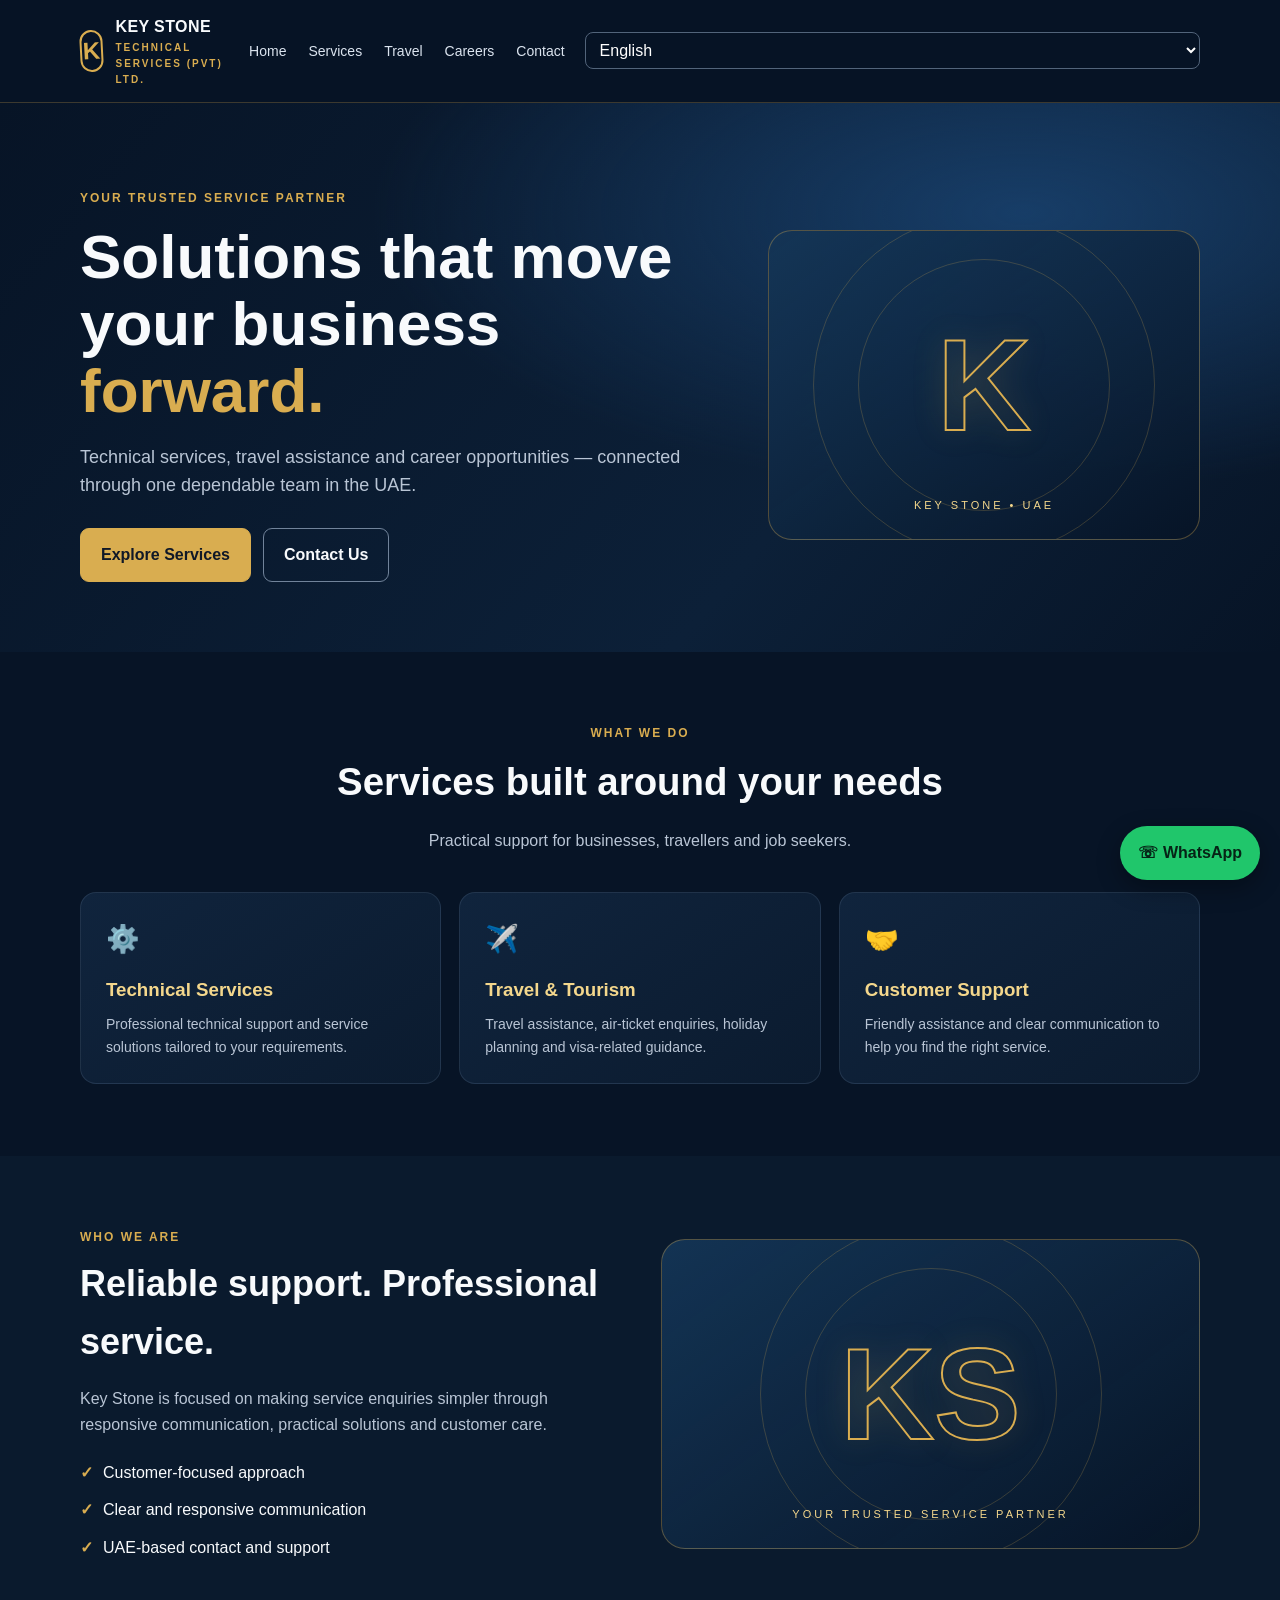
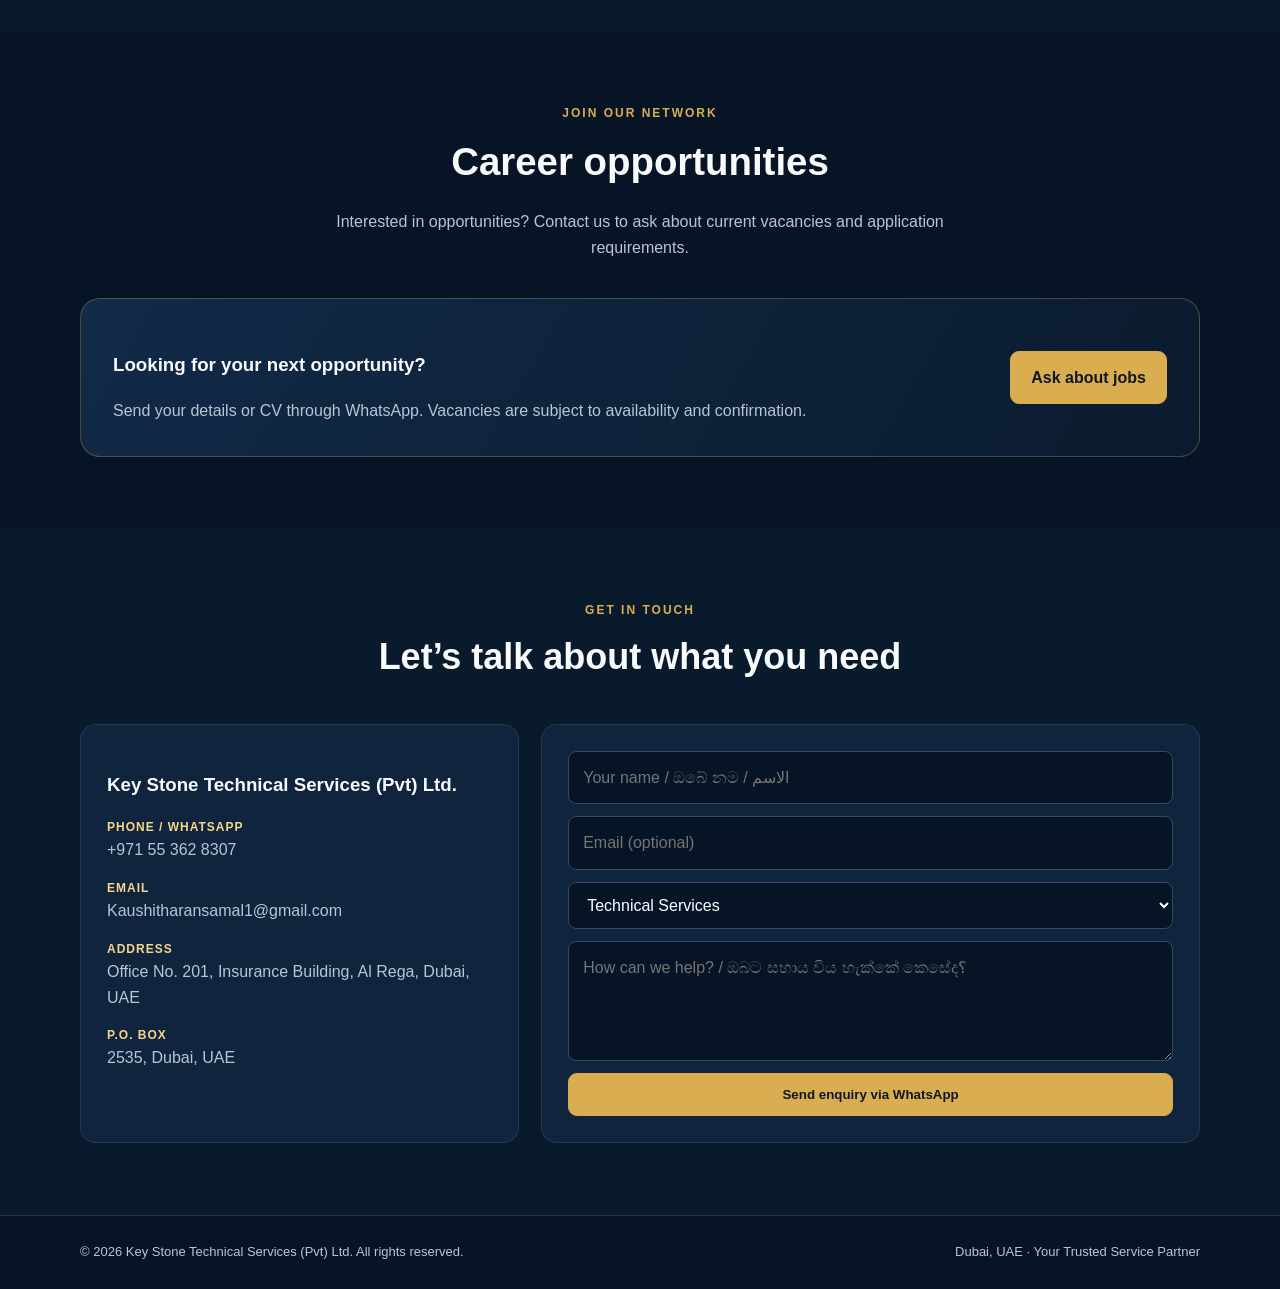
==== index.html @ 68cf52e5 "Add files via upload" ====
<!DOCTYPE html>
<html lang="en">
<head>
<meta charset="UTF-8">
<meta name="viewport" content="width=device-width, initial-scale=1.0">
<meta name="description" content="Key Stone Technical Services (Pvt) Ltd. — Technical services, travel assistance and career opportunities in the UAE.">
<title>Key Stone Technical Services (Pvt) Ltd.</title>
<style>
:root{--navy:#071426;--navy2:#0d2340;--gold:#d9ad50;--gold2:#f4d78c;--white:#f8fafc;--muted:#b9c5d5;--card:#10243d}
*{box-sizing:border-box}html{scroll-behavior:smooth}body{margin:0;font-family:Arial,Helvetica,sans-serif;background:#071426;color:var(--white);line-height:1.6}
a{color:inherit;text-decoration:none}.container{width:min(1120px,92%);margin:auto}
header{position:sticky;top:0;z-index:10;background:rgba(7,20,38,.94);backdrop-filter:blur(12px);border-bottom:1px solid rgba(217,173,80,.25)}
.nav{display:flex;align-items:center;justify-content:space-between;gap:20px;padding:14px 0}
.brand{display:flex;align-items:center;gap:12px;font-weight:800;letter-spacing:.4px}.mark{width:42px;height:42px;border:2px solid var(--gold);border-radius:12px;display:grid;place-items:center;color:var(--gold);font-size:24px;font-weight:900;transform:rotate(-3deg)}
.brand small{display:block;font-size:10px;letter-spacing:2px;color:var(--gold);font-weight:600}
nav{display:flex;gap:22px;align-items:center;font-size:14px;color:#dbe4ef}nav a:hover{color:var(--gold)}
.lang{background:transparent;border:1px solid #52647a;color:white;border-radius:8px;padding:8px 10px}
.hero{padding:86px 0 70px;background:radial-gradient(ellipse at 80% 20%,#173d67 0%,transparent 45%),linear-gradient(130deg,#071426,#0c2038 65%,#071426);overflow:hidden}
.hero-grid{display:grid;grid-template-columns:1.2fr .8fr;gap:40px;align-items:center}
.eyebrow{color:var(--gold);font-weight:700;letter-spacing:2px;text-transform:uppercase;font-size:12px}
h1{font-size:clamp(36px,5vw,62px);line-height:1.08;margin:16px 0}h1 span{color:var(--gold)}
.lead{font-size:18px;color:var(--muted);max-width:620px}
.actions{display:flex;gap:12px;flex-wrap:wrap;margin-top:28px}
.btn{display:inline-flex;align-items:center;justify-content:center;padding:13px 20px;border-radius:9px;font-weight:700;border:1px solid var(--gold);background:var(--gold);color:#101827}
.btn.outline{background:transparent;color:var(--white);border-color:#71839a}.btn:hover{transform:translateY(-2px)}
.hero-art{min-height:310px;border:1px solid rgba(217,173,80,.35);border-radius:24px;background:linear-gradient(145deg,rgba(20,53,86,.95),rgba(7,20,38,.8));display:grid;place-items:center;position:relative;overflow:hidden}
.hero-art:before,.hero-art:after{content:"";position:absolute;border:1px solid rgba(217,173,80,.22);border-radius:50%;width:340px;height:340px}
.hero-art:after{width:250px;height:250px}
.big-k{font-size:130px;font-weight:900;color:transparent;-webkit-text-stroke:2px var(--gold);z-index:1;text-shadow:0 0 35px rgba(217,173,80,.15)}
.art-caption{position:absolute;bottom:25px;letter-spacing:3px;font-size:11px;color:var(--gold2);z-index:2}
section{padding:72px 0}.section-head{text-align:center;max-width:700px;margin:0 auto 38px}.section-head h2{font-size:clamp(28px,3vw,40px);margin:8px 0}.section-head p{color:var(--muted)}
.cards{display:grid;grid-template-columns:repeat(3,1fr);gap:18px}
.card{background:linear-gradient(145deg,#10243d,#0b1b2f);border:1px solid rgba(140,164,190,.16);border-radius:16px;padding:25px;transition:.2s}
.card:hover{transform:translateY(-4px);border-color:rgba(217,173,80,.55)}
.icon{font-size:27px;margin-bottom:14px}.card h3{margin:0 0 8px;color:var(--gold2)}.card p{margin:0;color:var(--muted);font-size:14px}
.about{background:#0a1a2d}.about-grid{display:grid;grid-template-columns:1fr 1fr;gap:42px;align-items:center}.about h2{font-size:36px;margin:8px 0}.about p{color:var(--muted)}.checks{display:grid;gap:12px;margin-top:22px}.checks span:before{content:"✓";color:var(--gold);font-weight:900;margin-right:10px}
.jobs-box{background:linear-gradient(120deg,#112a47,#0b1b2f);border:1px solid rgba(217,173,80,.3);border-radius:20px;padding:32px;display:flex;justify-content:space-between;gap:25px;align-items:center}.jobs-box p{color:var(--muted);margin-bottom:0}
.contact-grid{display:grid;grid-template-columns:.8fr 1.2fr;gap:22px}.contact-card{background:var(--card);border-radius:16px;padding:26px;border:1px solid rgba(140,164,190,.16)}.contact-item{margin:16px 0;color:var(--muted)}.contact-item b{display:block;color:var(--gold2);font-size:12px;text-transform:uppercase;letter-spacing:1px}
form{display:grid;gap:12px}input,textarea,select{width:100%;padding:13px 14px;background:#071426;border:1px solid #334a64;border-radius:8px;color:white;font:inherit}textarea{min-height:120px;resize:vertical}
footer{border-top:1px solid rgba(217,173,80,.2);padding:26px 0;color:var(--muted);font-size:13px}.footer-row{display:flex;justify-content:space-between;gap:15px;flex-wrap:wrap}
.whatsapp{position:fixed;right:20px;bottom:20px;background:#20c66b;color:#062316;border-radius:50px;padding:14px 18px;font-weight:800;box-shadow:0 8px 25px #0005;z-index:9}
[dir="rtl"]{text-align:right} [dir="rtl"] .nav,[dir="rtl"] .footer-row{flex-direction:row-reverse}
@media(max-width:800px){nav{display:none}.hero-grid,.about-grid,.contact-grid{grid-template-columns:1fr}.hero{padding:58px 0}.hero-art{min-height:240px}.cards{grid-template-columns:1fr}.jobs-box{display:block}.jobs-box .btn{margin-top:18px}section{padding:55px 0}}
</style>
</head>
<body>
<header><div class="container nav">
<a class="brand" href="#home"><span class="mark">K</span><span>KEY STONE<small>TECHNICAL SERVICES (PVT) LTD.</small></span></a>
<nav><a href="#home" data-en="Home" data-si="මුල් පිටුව" data-ar="الرئيسية">Home</a><a href="#services" data-en="Services" data-si="සේවා" data-ar="الخدمات">Services</a><a href="#travel" data-en="Travel" data-si="සංචාර" data-ar="السفر">Travel</a><a href="#careers" data-en="Careers" data-si="රැකියා" data-ar="وظائف">Careers</a><a href="#contact" data-en="Contact" data-si="අමතන්න" data-ar="اتصل بنا">Contact</a></nav>
<select class="lang" id="language" aria-label="Choose language"><option value="en">English</option><option value="si">සිංහල</option><option value="ar">العربية</option></select>
</div></header>
<main>
<section class="hero" id="home"><div class="container hero-grid">
<div><div class="eyebrow" data-en="Your trusted service partner" data-si="ඔබේ විශ්වාසවන්ත සේවා සහකරු" data-ar="شريككم الموثوق للخدمات">Your trusted service partner</div>
<h1 data-en="Solutions that move your business <span>forward.</span>" data-si="ඔබේ ව්‍යාපාරය ඉදිරියට ගෙන යන <span>විසඳුම්.</span>" data-ar="حلول تدفع أعمالكم <span>إلى الأمام.</span>">Solutions that move your business <span>forward.</span></h1>
<p class="lead" data-en="Technical services, travel assistance and career opportunities — connected through one dependable team in the UAE." data-si="තාක්ෂණික සේවා, සංචාරක සහාය සහ රැකියා අවස්ථා — UAE හි විශ්වාසවන්ත කණ්ඩායමක් සමඟ." data-ar="خدمات فنية ومساعدة سفر وفرص وظيفية — من خلال فريق موثوق في الإمارات.">Technical services, travel assistance and career opportunities — connected through one dependable team in the UAE.</p>
<div class="actions"><a class="btn" href="#services" data-en="Explore Services" data-si="සේවා බලන්න" data-ar="استكشف الخدمات">Explore Services</a><a class="btn outline" href="#contact" data-en="Contact Us" data-si="අප අමතන්න" data-ar="تواصل معنا">Contact Us</a></div></div>
<div class="hero-art"><div class="big-k">K</div><div class="art-caption">KEY STONE • UAE</div></div>
</div></section>
<section id="services"><div class="container"><div class="section-head"><div class="eyebrow" data-en="What we do" data-si="අපගේ සේවා" data-ar="ما نقدمه">What we do</div><h2 data-en="Services built around your needs" data-si="ඔබේ අවශ්‍යතා සඳහා සේවා" data-ar="خدمات مصممة لتلبية احتياجاتكم">Services built around your needs</h2><p data-en="Practical support for businesses, travellers and job seekers." data-si="ව්‍යාපාර, සංචාරකයන් සහ රැකියා සොයන්නන් සඳහා ප්‍රායෝගික සහාය." data-ar="دعم عملي للشركات والمسافرين والباحثين عن عمل.">Practical support for businesses, travellers and job seekers.</p></div>
<div class="cards">
<div class="card"><div class="icon">⚙️</div><h3 data-en="Technical Services" data-si="තාක්ෂණික සේවා" data-ar="الخدمات الفنية">Technical Services</h3><p data-en="Professional technical support and service solutions tailored to your requirements." data-si="ඔබේ අවශ්‍යතාවලට ගැළපෙන වෘත්තීය තාක්ෂණික සහාය සහ සේවා විසඳුම්." data-ar="دعم فني وحلول خدمات احترافية تناسب متطلباتكم.">Professional technical support and service solutions tailored to your requirements.</p></div>
<div class="card" id="travel"><div class="icon">✈️</div><h3 data-en="Travel & Tourism" data-si="සංචාරක සේවා" data-ar="السفر والسياحة">Travel & Tourism</h3><p data-en="Travel assistance, air-ticket enquiries, holiday planning and visa-related guidance." data-si="සංචාරක සහාය, ගුවන් ටිකට් විමසීම්, නිවාඩු සැලසුම් සහ වීසා සම්බන්ධ මඟපෙන්වීම." data-ar="مساعدة السفر واستفسارات تذاكر الطيران وتخطيط العطلات والإرشاد المتعلق بالتأشيرات.">Travel assistance, air-ticket enquiries, holiday planning and visa-related guidance.</p></div>
<div class="card"><div class="icon">🤝</div><h3 data-en="Customer Support" data-si="පාරිභෝගික සහාය" data-ar="دعم العملاء">Customer Support</h3><p data-en="Friendly assistance and clear communication to help you find the right service." data-si="ඔබට සුදුසු සේවාව සොයාගැනීමට මිත්‍රශීලී සහාය සහ පැහැදිලි සන්නිවේදනය." data-ar="مساعدة ودية وتواصل واضح لمساعدتكم في اختيار الخدمة المناسبة.">Friendly assistance and clear communication to help you find the right service.</p></div>
</div></div></section>
<section class="about"><div class="container about-grid"><div><div class="eyebrow" data-en="Who we are" data-si="අප ගැන" data-ar="من نحن">Who we are</div><h2 data-en="Reliable support. Professional service." data-si="විශ්වාසවන්ත සහාය. වෘත්තීය සේවාව." data-ar="دعم موثوق. خدمة احترافية.">Reliable support. Professional service.</h2><p data-en="Key Stone is focused on making service enquiries simpler through responsive communication, practical solutions and customer care." data-si="Key Stone හි අරමුණ වන්නේ ඉක්මන් සන්නිවේදනය, ප්‍රායෝගික විසඳුම් සහ පාරිභෝගික සැලකිල්ල තුළින් සේවා විමසීම් පහසු කිරීමයි." data-ar="تركز Key Stone على تسهيل طلب الخدمات من خلال التواصل السريع والحلول العملية والاهتمام بالعملاء.">Key Stone is focused on making service enquiries simpler through responsive communication, practical solutions and customer care.</p><div class="checks"><span data-en="Customer-focused approach" data-si="පාරිභෝගික කේන්ද්‍රීය සේවාව" data-ar="نهج يركز على العميل">Customer-focused approach</span><span data-en="Clear and responsive communication" data-si="පැහැදිලි සහ ඉක්මන් සන්නිවේදනය" data-ar="تواصل واضح وسريع">Clear and responsive communication</span><span data-en="UAE-based contact and support" data-si="UAE පදනම් කරගත් සහාය" data-ar="دعم واتصال داخل الإمارات">UAE-based contact and support</span></div></div>
<div class="hero-art"><div class="big-k">KS</div><div class="art-caption">YOUR TRUSTED SERVICE PARTNER</div></div></div></section>
<section id="careers"><div class="container"><div class="section-head"><div class="eyebrow" data-en="Join our network" data-si="අප සමඟ එක්වන්න" data-ar="انضم إلى شبكتنا">Join our network</div><h2 data-en="Career opportunities" data-si="රැකියා අවස්ථා" data-ar="الفرص الوظيفية">Career opportunities</h2><p data-en="Interested in opportunities? Contact us to ask about current vacancies and application requirements." data-si="රැකියා අවස්ථා ගැන උනන්දුවක්ද? දැනට ඇති පුරප්පාඩු සහ අයදුම් කිරීමේ අවශ්‍යතා විමසීමට අප අමතන්න." data-ar="هل تبحث عن فرصة؟ تواصل معنا للاستفسار عن الشواغر الحالية ومتطلبات التقديم.">Interested in opportunities? Contact us to ask about current vacancies and application requirements.</p></div>
<div class="jobs-box"><div><h3 data-en="Looking for your next opportunity?" data-si="ඔබේ ඊළඟ රැකියා අවස්ථාව සොයනවාද?" data-ar="هل تبحث عن فرصتك القادمة؟">Looking for your next opportunity?</h3><p data-en="Send your details or CV through WhatsApp. Vacancies are subject to availability and confirmation." data-si="ඔබේ විස්තර හෝ CV එක WhatsApp හරහා එවන්න. පුරප්පාඩු තිබීම සහ තහවුරු කිරීම මත අවස්ථා ලබාදේ." data-ar="أرسل بياناتك أو سيرتك الذاتية عبر واتساب. الشواغر حسب التوفر والتأكيد.">Send your details or CV through WhatsApp. Vacancies are subject to availability and confirmation.</p></div><a class="btn" href="https://wa.me/971553628307?text=Hello%20Key%20Stone%2C%20I%20would%20like%20to%20ask%20about%20career%20opportunities." target="_blank" rel="noopener" data-en="Ask about jobs" data-si="රැකියා විමසන්න" data-ar="استفسر عن الوظائف">Ask about jobs</a></div></div></section>
<section id="contact" class="about"><div class="container"><div class="section-head"><div class="eyebrow" data-en="Get in touch" data-si="අප හා සම්බන්ධ වන්න" data-ar="تواصل معنا">Get in touch</div><h2 data-en="Let’s talk about what you need" data-si="ඔබට අවශ්‍ය දේ ගැන කතා කරමු" data-ar="لنتحدث عما تحتاجونه">Let’s talk about what you need</h2></div>
<div class="contact-grid"><div class="contact-card"><h3>Key Stone Technical Services (Pvt) Ltd.</h3><div class="contact-item"><b>Phone / WhatsApp</b><a href="tel:+971553628307">+971 55 362 8307</a></div><div class="contact-item"><b>Email</b><a href="mailto:Kaushitharansamal1@gmail.com">Kaushitharansamal1@gmail.com</a></div><div class="contact-item"><b>Address</b>Office No. 201, Insurance Building, Al Rega, Dubai, UAE</div><div class="contact-item"><b>P.O. Box</b>2535, Dubai, UAE</div></div>
<div class="contact-card"><form id="contactForm"><input id="name" required placeholder="Your name / ඔබේ නම / الاسم"><input id="email" type="email" placeholder="Email (optional)"><select id="topic"><option>Technical Services</option><option>Travel & Tourism</option><option>Career Opportunities</option><option>General Enquiry</option></select><textarea id="message" required placeholder="How can we help? / ඔබට සහාය විය හැක්කේ කෙසේද؟"></textarea><button class="btn" type="submit">Send enquiry via WhatsApp</button></form></div></div></div></section>
</main>
<a class="whatsapp" href="https://wa.me/971553628307" target="_blank" rel="noopener">☏ WhatsApp</a>
<footer><div class="container footer-row"><span>© <span id="year"></span> Key Stone Technical Services (Pvt) Ltd. All rights reserved.</span><span>Dubai, UAE · Your Trusted Service Partner</span></div></footer>
<script>
document.getElementById('year').textContent=new Date().getFullYear();
const langSel=document.getElementById('language');
langSel.addEventListener('change',()=>{const lang=langSel.value;document.documentElement.lang=lang;document.documentElement.dir=lang==='ar'?'rtl':'ltr';document.querySelectorAll('[data-'+lang+']').forEach(el=>{el.innerHTML=el.getAttribute('data-'+lang)});});
document.getElementById('contactForm').addEventListener('submit',e=>{e.preventDefault();const n=document.getElementById('name').value;const em=document.getElementById('email').value;const topic=document.getElementById('topic').value;const msg=document.getElementById('message').value;const text=`Hello Key Stone, my name is ${n}. Topic: ${topic}. ${msg} ${em?'Email: '+em:''}`;window.open('https://wa.me/971553628307?text='+encodeURIComponent(text),'_blank');});
</script>
</body></html>
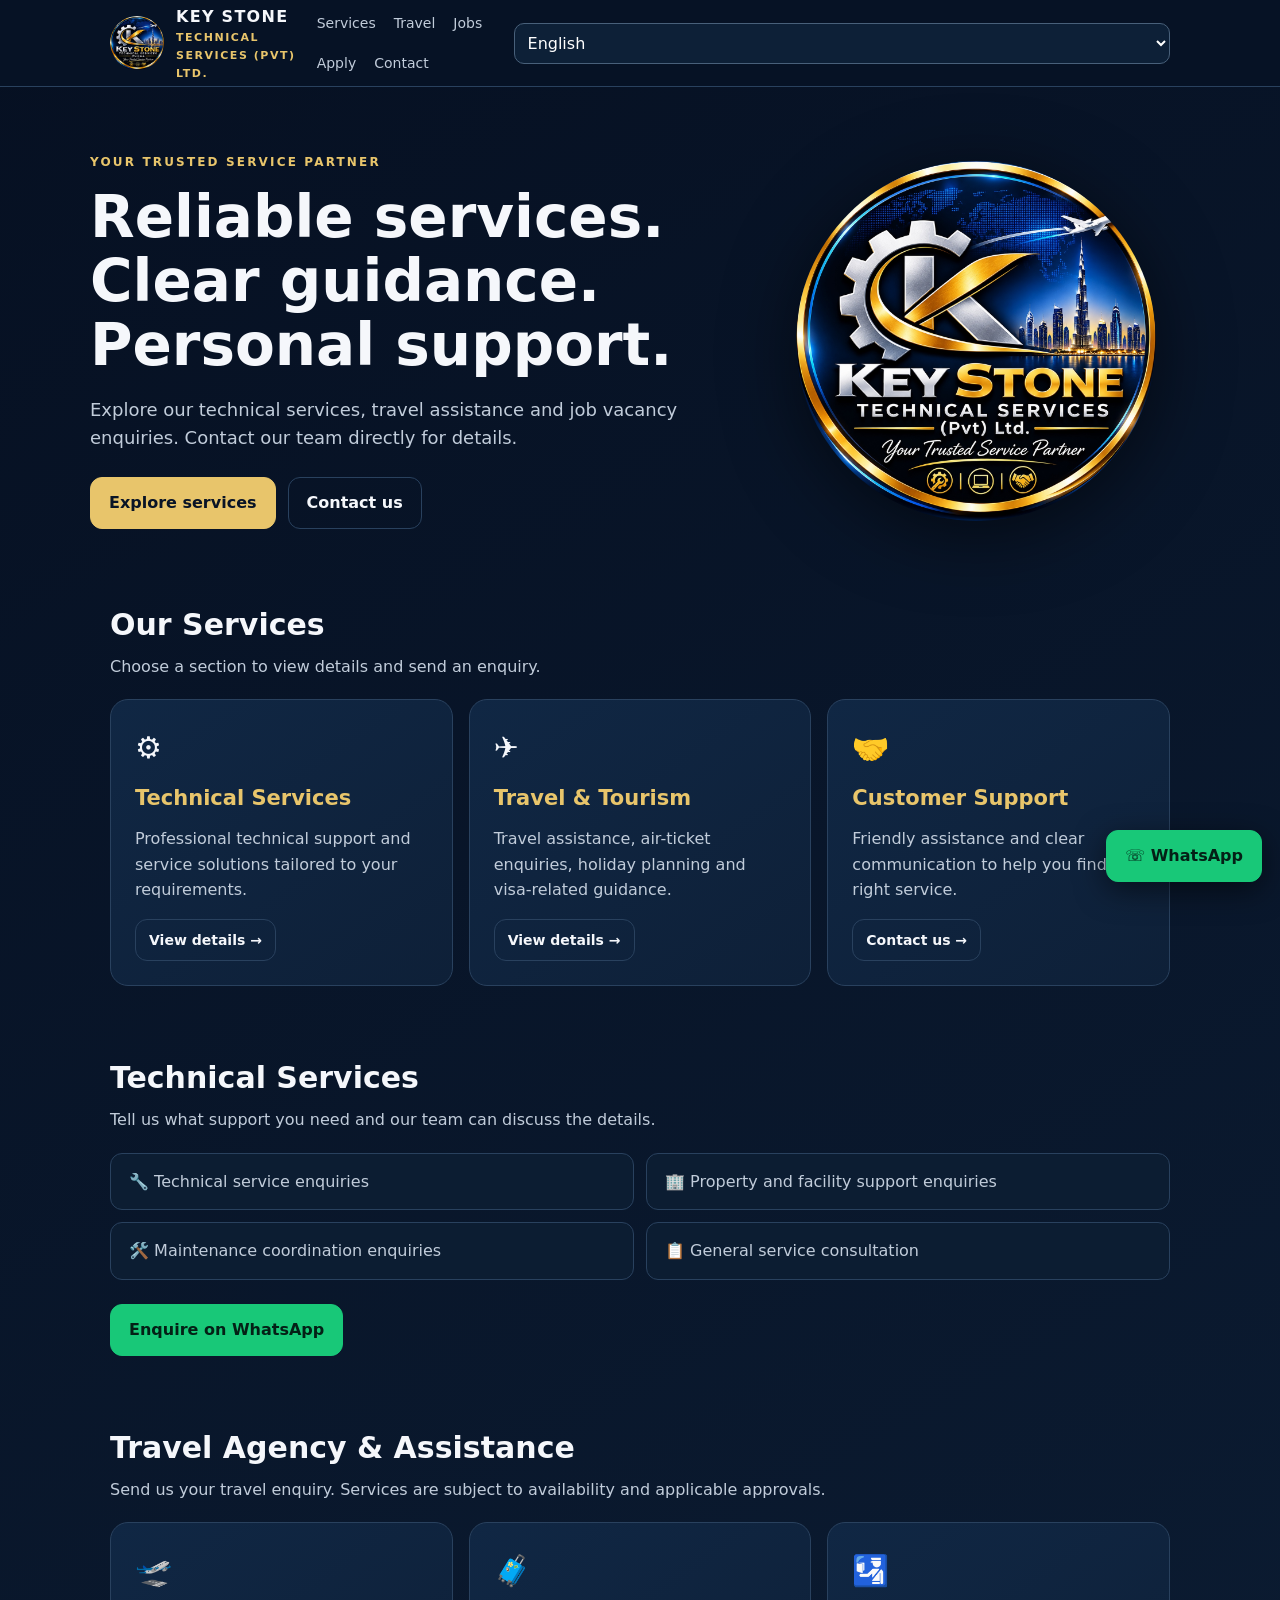
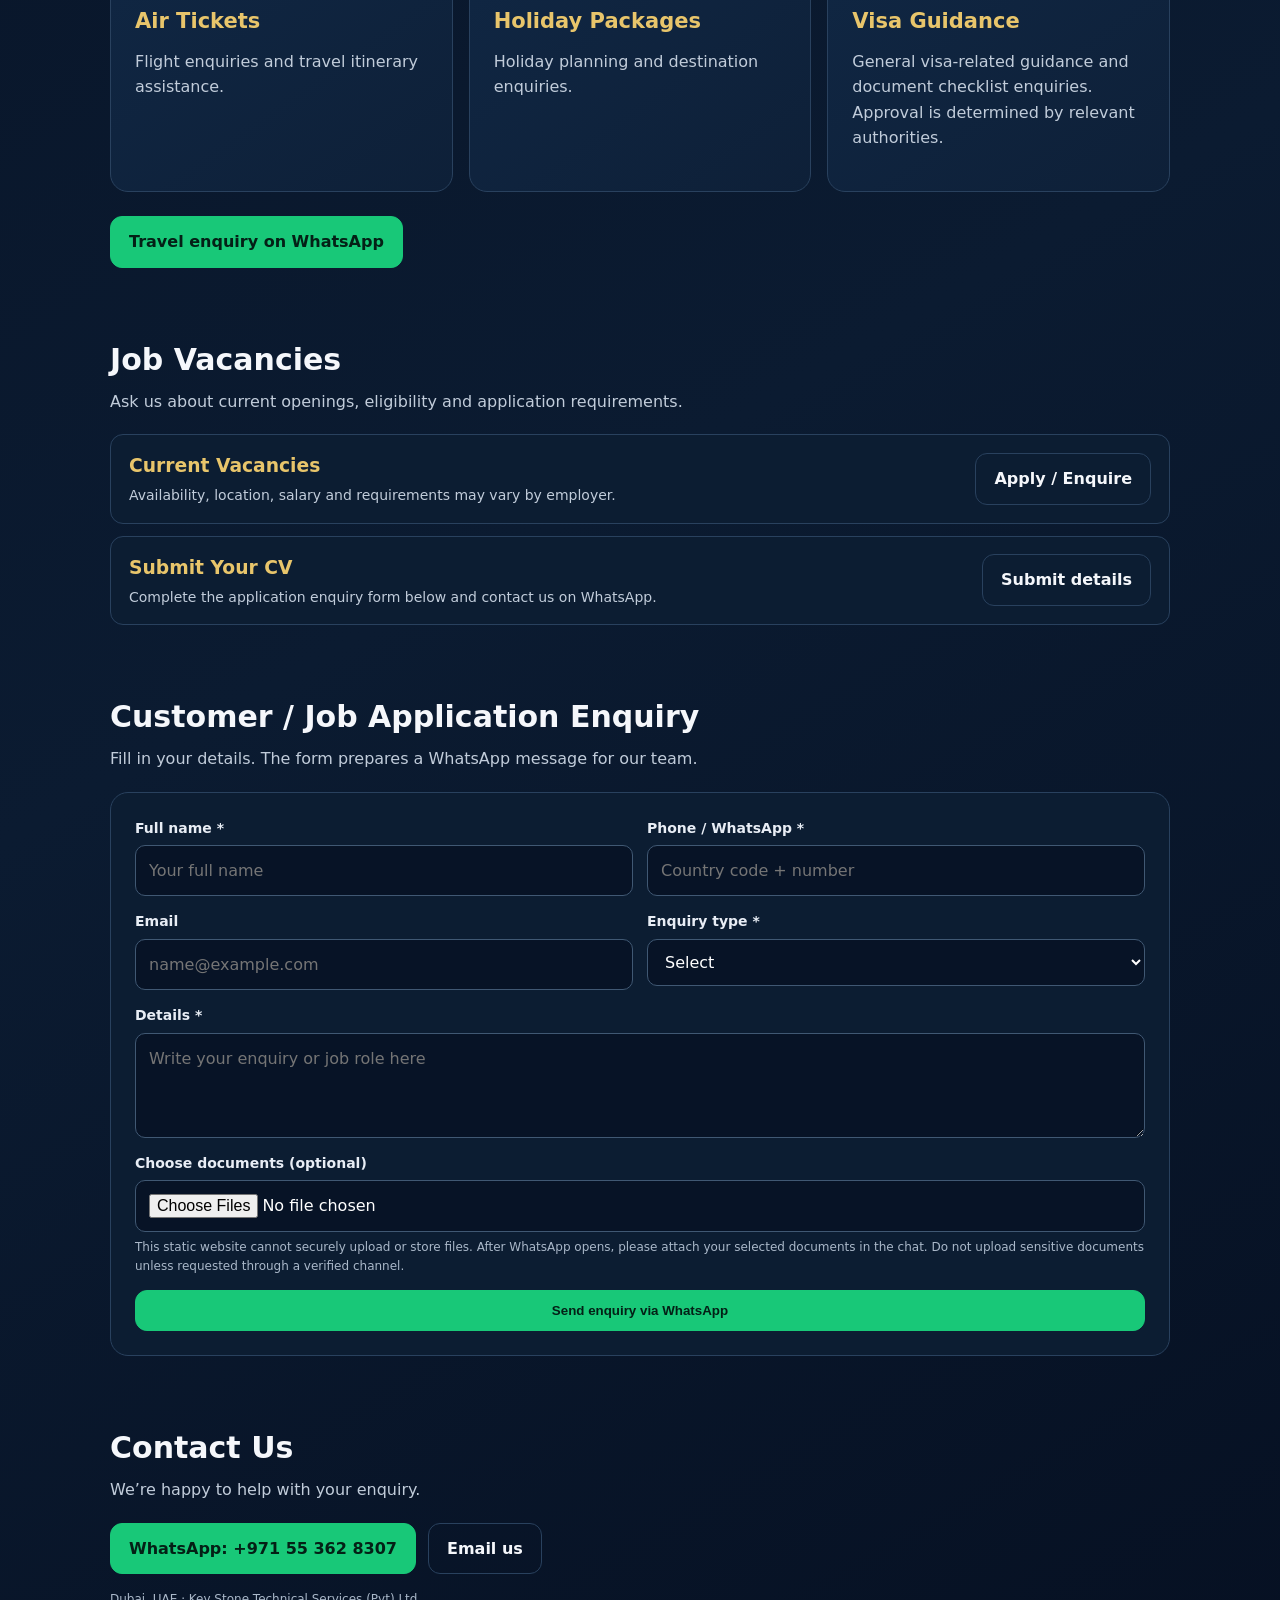
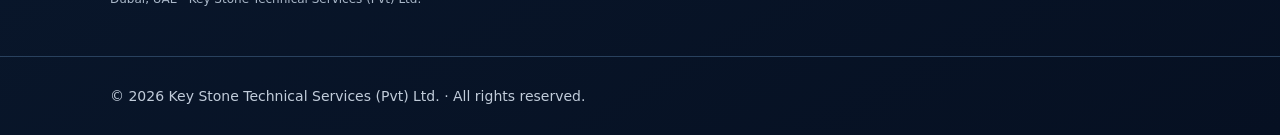
==== commit 042ea5c8: "Add files via upload" ====
--- a/index.html
+++ b/index.html
@@ -1,82 +1,32 @@
-<!DOCTYPE html>
+<!doctype html>
 <html lang="en">
 <head>
-<meta charset="UTF-8">
-<meta name="viewport" content="width=device-width, initial-scale=1.0">
-<meta name="description" content="Key Stone Technical Services (Pvt) Ltd. — Technical services, travel assistance and career opportunities in the UAE.">
+<meta charset="utf-8"><meta name="viewport" content="width=device-width,initial-scale=1">
 <title>Key Stone Technical Services (Pvt) Ltd.</title>
+<meta name="description" content="Key Stone Technical Services, travel assistance and job vacancy enquiries in the UAE.">
 <style>
-:root{--navy:#071426;--navy2:#0d2340;--gold:#d9ad50;--gold2:#f4d78c;--white:#f8fafc;--muted:#b9c5d5;--card:#10243d}
-*{box-sizing:border-box}html{scroll-behavior:smooth}body{margin:0;font-family:Arial,Helvetica,sans-serif;background:#071426;color:var(--white);line-height:1.6}
-a{color:inherit;text-decoration:none}.container{width:min(1120px,92%);margin:auto}
-header{position:sticky;top:0;z-index:10;background:rgba(7,20,38,.94);backdrop-filter:blur(12px);border-bottom:1px solid rgba(217,173,80,.25)}
-.nav{display:flex;align-items:center;justify-content:space-between;gap:20px;padding:14px 0}
-.brand{display:flex;align-items:center;gap:12px;font-weight:800;letter-spacing:.4px}.mark{width:42px;height:42px;border:2px solid var(--gold);border-radius:12px;display:grid;place-items:center;color:var(--gold);font-size:24px;font-weight:900;transform:rotate(-3deg)}
-.brand small{display:block;font-size:10px;letter-spacing:2px;color:var(--gold);font-weight:600}
-nav{display:flex;gap:22px;align-items:center;font-size:14px;color:#dbe4ef}nav a:hover{color:var(--gold)}
-.lang{background:transparent;border:1px solid #52647a;color:white;border-radius:8px;padding:8px 10px}
-.hero{padding:86px 0 70px;background:radial-gradient(ellipse at 80% 20%,#173d67 0%,transparent 45%),linear-gradient(130deg,#071426,#0c2038 65%,#071426);overflow:hidden}
-.hero-grid{display:grid;grid-template-columns:1.2fr .8fr;gap:40px;align-items:center}
-.eyebrow{color:var(--gold);font-weight:700;letter-spacing:2px;text-transform:uppercase;font-size:12px}
-h1{font-size:clamp(36px,5vw,62px);line-height:1.08;margin:16px 0}h1 span{color:var(--gold)}
-.lead{font-size:18px;color:var(--muted);max-width:620px}
-.actions{display:flex;gap:12px;flex-wrap:wrap;margin-top:28px}
-.btn{display:inline-flex;align-items:center;justify-content:center;padding:13px 20px;border-radius:9px;font-weight:700;border:1px solid var(--gold);background:var(--gold);color:#101827}
-.btn.outline{background:transparent;color:var(--white);border-color:#71839a}.btn:hover{transform:translateY(-2px)}
-.hero-art{min-height:310px;border:1px solid rgba(217,173,80,.35);border-radius:24px;background:linear-gradient(145deg,rgba(20,53,86,.95),rgba(7,20,38,.8));display:grid;place-items:center;position:relative;overflow:hidden}
-.hero-art:before,.hero-art:after{content:"";position:absolute;border:1px solid rgba(217,173,80,.22);border-radius:50%;width:340px;height:340px}
-.hero-art:after{width:250px;height:250px}
-.big-k{font-size:130px;font-weight:900;color:transparent;-webkit-text-stroke:2px var(--gold);z-index:1;text-shadow:0 0 35px rgba(217,173,80,.15)}
-.art-caption{position:absolute;bottom:25px;letter-spacing:3px;font-size:11px;color:var(--gold2);z-index:2}
-section{padding:72px 0}.section-head{text-align:center;max-width:700px;margin:0 auto 38px}.section-head h2{font-size:clamp(28px,3vw,40px);margin:8px 0}.section-head p{color:var(--muted)}
-.cards{display:grid;grid-template-columns:repeat(3,1fr);gap:18px}
-.card{background:linear-gradient(145deg,#10243d,#0b1b2f);border:1px solid rgba(140,164,190,.16);border-radius:16px;padding:25px;transition:.2s}
-.card:hover{transform:translateY(-4px);border-color:rgba(217,173,80,.55)}
-.icon{font-size:27px;margin-bottom:14px}.card h3{margin:0 0 8px;color:var(--gold2)}.card p{margin:0;color:var(--muted);font-size:14px}
-.about{background:#0a1a2d}.about-grid{display:grid;grid-template-columns:1fr 1fr;gap:42px;align-items:center}.about h2{font-size:36px;margin:8px 0}.about p{color:var(--muted)}.checks{display:grid;gap:12px;margin-top:22px}.checks span:before{content:"✓";color:var(--gold);font-weight:900;margin-right:10px}
-.jobs-box{background:linear-gradient(120deg,#112a47,#0b1b2f);border:1px solid rgba(217,173,80,.3);border-radius:20px;padding:32px;display:flex;justify-content:space-between;gap:25px;align-items:center}.jobs-box p{color:var(--muted);margin-bottom:0}
-.contact-grid{display:grid;grid-template-columns:.8fr 1.2fr;gap:22px}.contact-card{background:var(--card);border-radius:16px;padding:26px;border:1px solid rgba(140,164,190,.16)}.contact-item{margin:16px 0;color:var(--muted)}.contact-item b{display:block;color:var(--gold2);font-size:12px;text-transform:uppercase;letter-spacing:1px}
-form{display:grid;gap:12px}input,textarea,select{width:100%;padding:13px 14px;background:#071426;border:1px solid #334a64;border-radius:8px;color:white;font:inherit}textarea{min-height:120px;resize:vertical}
-footer{border-top:1px solid rgba(217,173,80,.2);padding:26px 0;color:var(--muted);font-size:13px}.footer-row{display:flex;justify-content:space-between;gap:15px;flex-wrap:wrap}
-.whatsapp{position:fixed;right:20px;bottom:20px;background:#20c66b;color:#062316;border-radius:50px;padding:14px 18px;font-weight:800;box-shadow:0 8px 25px #0005;z-index:9}
-[dir="rtl"]{text-align:right} [dir="rtl"] .nav,[dir="rtl"] .footer-row{flex-direction:row-reverse}
-@media(max-width:800px){nav{display:none}.hero-grid,.about-grid,.contact-grid{grid-template-columns:1fr}.hero{padding:58px 0}.hero-art{min-height:240px}.cards{grid-template-columns:1fr}.jobs-box{display:block}.jobs-box .btn{margin-top:18px}section{padding:55px 0}}
+:root{--navy:#071326;--panel:#0e2038;--panel2:#102744;--gold:#e8c56b;--text:#f5f7fb;--muted:#c1ccda;--line:#29415e;--green:#18c878}
+*{box-sizing:border-box}html{scroll-behavior:smooth}body{margin:0;background:linear-gradient(150deg,#061022,#0b1b31 60%,#061022);color:var(--text);font:16px/1.6 system-ui,-apple-system,Arial,sans-serif}
+a{color:inherit;text-decoration:none}.wrap{max-width:1100px;margin:auto;padding:0 20px}.top{position:sticky;top:0;z-index:10;background:#071326ed;border-bottom:1px solid var(--line);backdrop-filter:blur(12px)}.nav{min-height:86px;display:flex;align-items:center;justify-content:space-between;gap:16px}.brand{display:flex;align-items:center;gap:12px;font-weight:800;letter-spacing:.08em}.brand img{width:54px;height:54px;object-fit:contain;border-radius:50%}.brand small{display:block;color:var(--gold);font-size:11px;letter-spacing:.14em}.navlinks{display:flex;gap:18px;align-items:center;flex-wrap:wrap;font-size:14px;color:var(--muted)}.navlinks a:hover{color:var(--gold)}.lang{background:#0d2037;color:white;border:1px solid #48607a;border-radius:10px;padding:9px}
+.hero{padding:66px 0 38px;display:grid;grid-template-columns:1.2fr .8fr;gap:30px;align-items:center}.eyebrow{color:var(--gold);letter-spacing:.18em;text-transform:uppercase;font-size:12px;font-weight:700}.hero h1{font-size:clamp(34px,5vw,58px);line-height:1.1;margin:14px 0}.hero p{color:var(--muted);font-size:18px;max-width:620px}.hero-logo{display:flex;justify-content:center}.hero-logo img{width:min(100%,360px);filter:drop-shadow(0 14px 35px #0008);border-radius:50%}.btn{display:inline-flex;align-items:center;justify-content:center;gap:8px;border:1px solid var(--gold);background:var(--gold);color:#091426;padding:12px 18px;border-radius:12px;font-weight:800;cursor:pointer}.btn.secondary{background:transparent;color:var(--text);border-color:var(--line)}.btn.green{background:var(--green);border-color:var(--green);color:#042016}.actions{display:flex;gap:12px;flex-wrap:wrap;margin-top:24px}
+section{padding:34px 0;scroll-margin-top:100px}.section-head{margin-bottom:20px}.section-head h2{font-size:30px;margin:0 0 5px}.section-head p{color:var(--muted);margin:0}.grid{display:grid;grid-template-columns:repeat(3,1fr);gap:16px}.card{background:linear-gradient(145deg,var(--panel2),var(--panel));border:1px solid var(--line);border-radius:18px;padding:24px;transition:.2s}.card:hover{transform:translateY(-3px);border-color:var(--gold)}.icon{font-size:30px}.card h3{margin:10px 0;color:var(--gold);font-size:21px}.card p{color:var(--muted);margin:0 0 16px}.card .btn{padding:9px 13px;font-size:14px}.service-list{display:grid;grid-template-columns:repeat(2,1fr);gap:12px}.service{padding:15px 18px;border:1px solid var(--line);background:#0c1d32;border-radius:12px;color:var(--muted)}
+.formbox{background:#0c1d32;border:1px solid var(--line);border-radius:18px;padding:24px}.formgrid{display:grid;grid-template-columns:repeat(2,1fr);gap:14px}.field{display:flex;flex-direction:column;gap:6px}.field.full{grid-column:1/-1}label{font-weight:650;color:#e8edf5;font-size:14px}input,select,textarea{width:100%;padding:12px 13px;border-radius:10px;border:1px solid #405873;background:#071326;color:white;font:inherit}textarea{min-height:105px;resize:vertical}.hint{font-size:12px;color:#aab8c9}.jobs{display:grid;gap:12px}.job{display:flex;justify-content:space-between;align-items:center;gap:15px;background:#0c1d32;border:1px solid var(--line);border-radius:13px;padding:16px 18px}.job h3{margin:0;color:var(--gold)}.job p{margin:3px 0 0;color:var(--muted);font-size:14px}.contact{display:flex;gap:12px;flex-wrap:wrap}.footer{border-top:1px solid var(--line);padding:28px 0;color:var(--muted);font-size:14px}.wa-float{position:fixed;right:18px;bottom:18px;z-index:8;box-shadow:0 8px 30px #0008}
+@media(max-width:760px){.nav{align-items:flex-start;padding-top:12px;padding-bottom:12px}.navlinks{display:none}.hero{grid-template-columns:1fr;padding-top:42px}.hero-logo{order:-1;justify-content:flex-start}.hero-logo img{width:130px}.grid{grid-template-columns:1fr}.service-list{grid-template-columns:1fr}.formgrid{grid-template-columns:1fr}.field.full{grid-column:auto}.job{align-items:flex-start;flex-direction:column}.brand{font-size:13px}.brand img{width:44px;height:44px}}
 </style>
 </head>
 <body>
-<header><div class="container nav">
-<a class="brand" href="#home"><span class="mark">K</span><span>KEY STONE<small>TECHNICAL SERVICES (PVT) LTD.</small></span></a>
-<nav><a href="#home" data-en="Home" data-si="මුල් පිටුව" data-ar="الرئيسية">Home</a><a href="#services" data-en="Services" data-si="සේවා" data-ar="الخدمات">Services</a><a href="#travel" data-en="Travel" data-si="සංචාර" data-ar="السفر">Travel</a><a href="#careers" data-en="Careers" data-si="රැකියා" data-ar="وظائف">Careers</a><a href="#contact" data-en="Contact" data-si="අමතන්න" data-ar="اتصل بنا">Contact</a></nav>
-<select class="lang" id="language" aria-label="Choose language"><option value="en">English</option><option value="si">සිංහල</option><option value="ar">العربية</option></select>
-</div></header>
+<header class="top"><div class="wrap nav"><a class="brand" href="#home"><img src="logo.jpeg" alt="Key Stone logo"><span>KEY STONE<small>TECHNICAL SERVICES (PVT) LTD.</small></span></a><nav class="navlinks"><a href="#services">Services</a><a href="#travel">Travel</a><a href="#jobs">Jobs</a><a href="#apply">Apply</a><a href="#contact">Contact</a></nav><select class="lang" aria-label="Language" onchange="changeLang(this.value)"><option value="en">English</option><option value="si">සිංහල</option><option value="ar">العربية</option></select></div></header>
 <main>
-<section class="hero" id="home"><div class="container hero-grid">
-<div><div class="eyebrow" data-en="Your trusted service partner" data-si="ඔබේ විශ්වාසවන්ත සේවා සහකරු" data-ar="شريككم الموثوق للخدمات">Your trusted service partner</div>
-<h1 data-en="Solutions that move your business <span>forward.</span>" data-si="ඔබේ ව්‍යාපාරය ඉදිරියට ගෙන යන <span>විසඳුම්.</span>" data-ar="حلول تدفع أعمالكم <span>إلى الأمام.</span>">Solutions that move your business <span>forward.</span></h1>
-<p class="lead" data-en="Technical services, travel assistance and career opportunities — connected through one dependable team in the UAE." data-si="තාක්ෂණික සේවා, සංචාරක සහාය සහ රැකියා අවස්ථා — UAE හි විශ්වාසවන්ත කණ්ඩායමක් සමඟ." data-ar="خدمات فنية ومساعدة سفر وفرص وظيفية — من خلال فريق موثوق في الإمارات.">Technical services, travel assistance and career opportunities — connected through one dependable team in the UAE.</p>
-<div class="actions"><a class="btn" href="#services" data-en="Explore Services" data-si="සේවා බලන්න" data-ar="استكشف الخدمات">Explore Services</a><a class="btn outline" href="#contact" data-en="Contact Us" data-si="අප අමතන්න" data-ar="تواصل معنا">Contact Us</a></div></div>
-<div class="hero-art"><div class="big-k">K</div><div class="art-caption">KEY STONE • UAE</div></div>
-</div></section>
-<section id="services"><div class="container"><div class="section-head"><div class="eyebrow" data-en="What we do" data-si="අපගේ සේවා" data-ar="ما نقدمه">What we do</div><h2 data-en="Services built around your needs" data-si="ඔබේ අවශ්‍යතා සඳහා සේවා" data-ar="خدمات مصممة لتلبية احتياجاتكم">Services built around your needs</h2><p data-en="Practical support for businesses, travellers and job seekers." data-si="ව්‍යාපාර, සංචාරකයන් සහ රැකියා සොයන්නන් සඳහා ප්‍රායෝගික සහාය." data-ar="دعم عملي للشركات والمسافرين والباحثين عن عمل.">Practical support for businesses, travellers and job seekers.</p></div>
-<div class="cards">
-<div class="card"><div class="icon">⚙️</div><h3 data-en="Technical Services" data-si="තාක්ෂණික සේවා" data-ar="الخدمات الفنية">Technical Services</h3><p data-en="Professional technical support and service solutions tailored to your requirements." data-si="ඔබේ අවශ්‍යතාවලට ගැළපෙන වෘත්තීය තාක්ෂණික සහාය සහ සේවා විසඳුම්." data-ar="دعم فني وحلول خدمات احترافية تناسب متطلباتكم.">Professional technical support and service solutions tailored to your requirements.</p></div>
-<div class="card" id="travel"><div class="icon">✈️</div><h3 data-en="Travel & Tourism" data-si="සංචාරක සේවා" data-ar="السفر والسياحة">Travel & Tourism</h3><p data-en="Travel assistance, air-ticket enquiries, holiday planning and visa-related guidance." data-si="සංචාරක සහාය, ගුවන් ටිකට් විමසීම්, නිවාඩු සැලසුම් සහ වීසා සම්බන්ධ මඟපෙන්වීම." data-ar="مساعدة السفر واستفسارات تذاكر الطيران وتخطيط العطلات والإرشاد المتعلق بالتأشيرات.">Travel assistance, air-ticket enquiries, holiday planning and visa-related guidance.</p></div>
-<div class="card"><div class="icon">🤝</div><h3 data-en="Customer Support" data-si="පාරිභෝගික සහාය" data-ar="دعم العملاء">Customer Support</h3><p data-en="Friendly assistance and clear communication to help you find the right service." data-si="ඔබට සුදුසු සේවාව සොයාගැනීමට මිත්‍රශීලී සහාය සහ පැහැදිලි සන්නිවේදනය." data-ar="مساعدة ودية وتواصل واضح لمساعدتكم في اختيار الخدمة المناسبة.">Friendly assistance and clear communication to help you find the right service.</p></div>
-</div></div></section>
-<section class="about"><div class="container about-grid"><div><div class="eyebrow" data-en="Who we are" data-si="අප ගැන" data-ar="من نحن">Who we are</div><h2 data-en="Reliable support. Professional service." data-si="විශ්වාසවන්ත සහාය. වෘත්තීය සේවාව." data-ar="دعم موثوق. خدمة احترافية.">Reliable support. Professional service.</h2><p data-en="Key Stone is focused on making service enquiries simpler through responsive communication, practical solutions and customer care." data-si="Key Stone හි අරමුණ වන්නේ ඉක්මන් සන්නිවේදනය, ප්‍රායෝගික විසඳුම් සහ පාරිභෝගික සැලකිල්ල තුළින් සේවා විමසීම් පහසු කිරීමයි." data-ar="تركز Key Stone على تسهيل طلب الخدمات من خلال التواصل السريع والحلول العملية والاهتمام بالعملاء.">Key Stone is focused on making service enquiries simpler through responsive communication, practical solutions and customer care.</p><div class="checks"><span data-en="Customer-focused approach" data-si="පාරිභෝගික කේන්ද්‍රීය සේවාව" data-ar="نهج يركز على العميل">Customer-focused approach</span><span data-en="Clear and responsive communication" data-si="පැහැදිලි සහ ඉක්මන් සන්නිවේදනය" data-ar="تواصل واضح وسريع">Clear and responsive communication</span><span data-en="UAE-based contact and support" data-si="UAE පදනම් කරගත් සහාය" data-ar="دعم واتصال داخل الإمارات">UAE-based contact and support</span></div></div>
-<div class="hero-art"><div class="big-k">KS</div><div class="art-caption">YOUR TRUSTED SERVICE PARTNER</div></div></div></section>
-<section id="careers"><div class="container"><div class="section-head"><div class="eyebrow" data-en="Join our network" data-si="අප සමඟ එක්වන්න" data-ar="انضم إلى شبكتنا">Join our network</div><h2 data-en="Career opportunities" data-si="රැකියා අවස්ථා" data-ar="الفرص الوظيفية">Career opportunities</h2><p data-en="Interested in opportunities? Contact us to ask about current vacancies and application requirements." data-si="රැකියා අවස්ථා ගැන උනන්දුවක්ද? දැනට ඇති පුරප්පාඩු සහ අයදුම් කිරීමේ අවශ්‍යතා විමසීමට අප අමතන්න." data-ar="هل تبحث عن فرصة؟ تواصل معنا للاستفسار عن الشواغر الحالية ومتطلبات التقديم.">Interested in opportunities? Contact us to ask about current vacancies and application requirements.</p></div>
-<div class="jobs-box"><div><h3 data-en="Looking for your next opportunity?" data-si="ඔබේ ඊළඟ රැකියා අවස්ථාව සොයනවාද?" data-ar="هل تبحث عن فرصتك القادمة؟">Looking for your next opportunity?</h3><p data-en="Send your details or CV through WhatsApp. Vacancies are subject to availability and confirmation." data-si="ඔබේ විස්තර හෝ CV එක WhatsApp හරහා එවන්න. පුරප්පාඩු තිබීම සහ තහවුරු කිරීම මත අවස්ථා ලබාදේ." data-ar="أرسل بياناتك أو سيرتك الذاتية عبر واتساب. الشواغر حسب التوفر والتأكيد.">Send your details or CV through WhatsApp. Vacancies are subject to availability and confirmation.</p></div><a class="btn" href="https://wa.me/971553628307?text=Hello%20Key%20Stone%2C%20I%20would%20like%20to%20ask%20about%20career%20opportunities." target="_blank" rel="noopener" data-en="Ask about jobs" data-si="රැකියා විමසන්න" data-ar="استفسر عن الوظائف">Ask about jobs</a></div></div></section>
-<section id="contact" class="about"><div class="container"><div class="section-head"><div class="eyebrow" data-en="Get in touch" data-si="අප හා සම්බන්ධ වන්න" data-ar="تواصل معنا">Get in touch</div><h2 data-en="Let’s talk about what you need" data-si="ඔබට අවශ්‍ය දේ ගැන කතා කරමු" data-ar="لنتحدث عما تحتاجونه">Let’s talk about what you need</h2></div>
-<div class="contact-grid"><div class="contact-card"><h3>Key Stone Technical Services (Pvt) Ltd.</h3><div class="contact-item"><b>Phone / WhatsApp</b><a href="tel:+971553628307">+971 55 362 8307</a></div><div class="contact-item"><b>Email</b><a href="mailto:Kaushitharansamal1@gmail.com">Kaushitharansamal1@gmail.com</a></div><div class="contact-item"><b>Address</b>Office No. 201, Insurance Building, Al Rega, Dubai, UAE</div><div class="contact-item"><b>P.O. Box</b>2535, Dubai, UAE</div></div>
-<div class="contact-card"><form id="contactForm"><input id="name" required placeholder="Your name / ඔබේ නම / الاسم"><input id="email" type="email" placeholder="Email (optional)"><select id="topic"><option>Technical Services</option><option>Travel & Tourism</option><option>Career Opportunities</option><option>General Enquiry</option></select><textarea id="message" required placeholder="How can we help? / ඔබට සහාය විය හැක්කේ කෙසේද؟"></textarea><button class="btn" type="submit">Send enquiry via WhatsApp</button></form></div></div></div></section>
-</main>
-<a class="whatsapp" href="https://wa.me/971553628307" target="_blank" rel="noopener">☏ WhatsApp</a>
-<footer><div class="container footer-row"><span>© <span id="year"></span> Key Stone Technical Services (Pvt) Ltd. All rights reserved.</span><span>Dubai, UAE · Your Trusted Service Partner</span></div></footer>
+<div class="wrap hero" id="home"><div><div class="eyebrow" data-en="Your trusted service partner" data-si="ඔබේ විශ්වාසවන්ත සේවා සහකරු" data-ar="شريككم الموثوق للخدمات">Your trusted service partner</div><h1 data-en="Reliable services. Clear guidance. Personal support." data-si="විශ්වාසදායක සේවා. පැහැදිලි මඟපෙන්වීම. පුද්ගලික සහාය." data-ar="خدمات موثوقة، إرشاد واضح، ودعم شخصي.">Reliable services. Clear guidance. Personal support.</h1><p data-en="Explore our technical services, travel assistance and job vacancy enquiries. Contact our team directly for details." data-si="අපගේ තාක්ෂණික සේවා, සංචාරක සහාය සහ රැකියා විමසීම් සඳහා අපව සම්බන්ධ කරගන්න." data-ar="اكتشفوا خدماتنا الفنية ومساعدة السفر واستفسارات الوظائف. تواصلوا معنا للتفاصيل.">Explore our technical services, travel assistance and job vacancy enquiries. Contact our team directly for details.</p><div class="actions"><a class="btn" href="#services">Explore services</a><a class="btn secondary" href="#contact">Contact us</a></div></div><div class="hero-logo"><img src="logo.jpeg" alt="Key Stone Technical Services logo"></div></div>
+<section id="services"><div class="wrap"><div class="section-head"><h2>Our Services</h2><p>Choose a section to view details and send an enquiry.</p></div><div class="grid"><article class="card"><div class="icon">⚙️</div><h3>Technical Services</h3><p>Professional technical support and service solutions tailored to your requirements.</p><a class="btn secondary" href="#technical-details">View details →</a></article><article class="card"><div class="icon">✈️</div><h3>Travel & Tourism</h3><p>Travel assistance, air-ticket enquiries, holiday planning and visa-related guidance.</p><a class="btn secondary" href="#travel">View details →</a></article><article class="card"><div class="icon">🤝</div><h3>Customer Support</h3><p>Friendly assistance and clear communication to help you find the right service.</p><a class="btn secondary" href="#contact">Contact us →</a></article></div></div></section>
+<section id="technical-details"><div class="wrap"><div class="section-head"><h2>Technical Services</h2><p>Tell us what support you need and our team can discuss the details.</p></div><div class="service-list"><div class="service">🔧 Technical service enquiries</div><div class="service">🏢 Property and facility support enquiries</div><div class="service">🛠️ Maintenance coordination enquiries</div><div class="service">📋 General service consultation</div></div><div class="actions"><a class="btn green" href="https://wa.me/971553628307?text=Hello%20Key%20Stone%2C%20I%20have%20a%20technical%20services%20enquiry.">Enquire on WhatsApp</a></div></div></section>
+<section id="travel"><div class="wrap"><div class="section-head"><h2>Travel Agency & Assistance</h2><p>Send us your travel enquiry. Services are subject to availability and applicable approvals.</p></div><div class="grid"><article class="card"><div class="icon">🛫</div><h3>Air Tickets</h3><p>Flight enquiries and travel itinerary assistance.</p></article><article class="card"><div class="icon">🧳</div><h3>Holiday Packages</h3><p>Holiday planning and destination enquiries.</p></article><article class="card"><div class="icon">🛂</div><h3>Visa Guidance</h3><p>General visa-related guidance and document checklist enquiries. Approval is determined by relevant authorities.</p></article></div><div class="actions"><a class="btn green" href="https://wa.me/971553628307?text=Hello%20Key%20Stone%2C%20I%20have%20a%20travel%20enquiry.">Travel enquiry on WhatsApp</a></div></div></section>
+<section id="jobs"><div class="wrap"><div class="section-head"><h2>Job Vacancies</h2><p>Ask us about current openings, eligibility and application requirements.</p></div><div class="jobs"><div class="job"><div><h3>Current Vacancies</h3><p>Availability, location, salary and requirements may vary by employer.</p></div><a class="btn secondary" href="#apply">Apply / Enquire</a></div><div class="job"><div><h3>Submit Your CV</h3><p>Complete the application enquiry form below and contact us on WhatsApp.</p></div><a class="btn secondary" href="#apply">Submit details</a></div></div></div></section>
+<section id="apply"><div class="wrap"><div class="section-head"><h2>Customer / Job Application Enquiry</h2><p>Fill in your details. The form prepares a WhatsApp message for our team.</p></div><form class="formbox" id="enquiryForm"><div class="formgrid"><div class="field"><label for="fullname">Full name *</label><input id="fullname" required autocomplete="name" placeholder="Your full name"></div><div class="field"><label for="phone">Phone / WhatsApp *</label><input id="phone" required type="tel" placeholder="Country code + number"></div><div class="field"><label for="email">Email</label><input id="email" type="email" placeholder="name@example.com"></div><div class="field"><label for="type">Enquiry type *</label><select id="type" required><option value="">Select</option><option>Technical Services</option><option>Travel / Air Ticket</option><option>Visa Guidance</option><option>Job Application</option><option>Other</option></select></div><div class="field full"><label for="details">Details *</label><textarea id="details" required placeholder="Write your enquiry or job role here"></textarea></div><div class="field full"><label for="docs">Choose documents (optional)</label><input id="docs" type="file" multiple accept=".pdf,.jpg,.jpeg,.png,.doc,.docx"><span class="hint">This static website cannot securely upload or store files. After WhatsApp opens, please attach your selected documents in the chat. Do not upload sensitive documents unless requested through a verified channel.</span></div><div class="field full"><button class="btn green" type="submit">Send enquiry via WhatsApp</button></div></div></form></div></section>
+<section id="contact"><div class="wrap"><div class="section-head"><h2>Contact Us</h2><p>We’re happy to help with your enquiry.</p></div><div class="contact"><a class="btn green" href="https://wa.me/971553628307">WhatsApp: +971 55 362 8307</a><a class="btn secondary" href="mailto:Kaushitharansamal1@gmail.com">Email us</a></div><p class="hint" style="margin-top:16px">Dubai, UAE · Key Stone Technical Services (Pvt) Ltd.</p></div></section>
+</main><footer class="footer"><div class="wrap">© <span id="year"></span> Key Stone Technical Services (Pvt) Ltd. · All rights reserved.</div></footer><a class="btn green wa-float" href="https://wa.me/971553628307" aria-label="Chat on WhatsApp">☏ WhatsApp</a>
 <script>
+function changeLang(lang){document.documentElement.lang=lang;document.querySelectorAll('[data-'+lang+']').forEach(el=>el.textContent=el.getAttribute('data-'+lang));}
 document.getElementById('year').textContent=new Date().getFullYear();
-const langSel=document.getElementById('language');
-langSel.addEventListener('change',()=>{const lang=langSel.value;document.documentElement.lang=lang;document.documentElement.dir=lang==='ar'?'rtl':'ltr';document.querySelectorAll('[data-'+lang+']').forEach(el=>{el.innerHTML=el.getAttribute('data-'+lang)});});
-document.getElementById('contactForm').addEventListener('submit',e=>{e.preventDefault();const n=document.getElementById('name').value;const em=document.getElementById('email').value;const topic=document.getElementById('topic').value;const msg=document.getElementById('message').value;const text=`Hello Key Stone, my name is ${n}. Topic: ${topic}. ${msg} ${em?'Email: '+em:''}`;window.open('https://wa.me/971553628307?text='+encodeURIComponent(text),'_blank');});
-</script>
-</body></html>+document.getElementById('enquiryForm').addEventListener('submit',function(e){e.preventDefault();const name=document.getElementById('fullname').value.trim(),phone=document.getElementById('phone').value.trim(),email=document.getElementById('email').value.trim(),type=document.getElementById('type').value,details=document.getElementById('details').value.trim(),files=[...document.getElementById('docs').files].map(f=>f.name).join(', ');let msg=`Hello Key Stone Technical Services,%0A%0AEnquiry: ${encodeURIComponent(type)}%0AName: ${encodeURIComponent(name)}%0APhone: ${encodeURIComponent(phone)}%0AEmail: ${encodeURIComponent(email||'Not provided')}%0ADetails: ${encodeURIComponent(details)}%0ASelected documents: ${encodeURIComponent(files||'None')}`;window.open('https://wa.me/971553628307?text='+msg,'_blank');});
+</script></body></html>
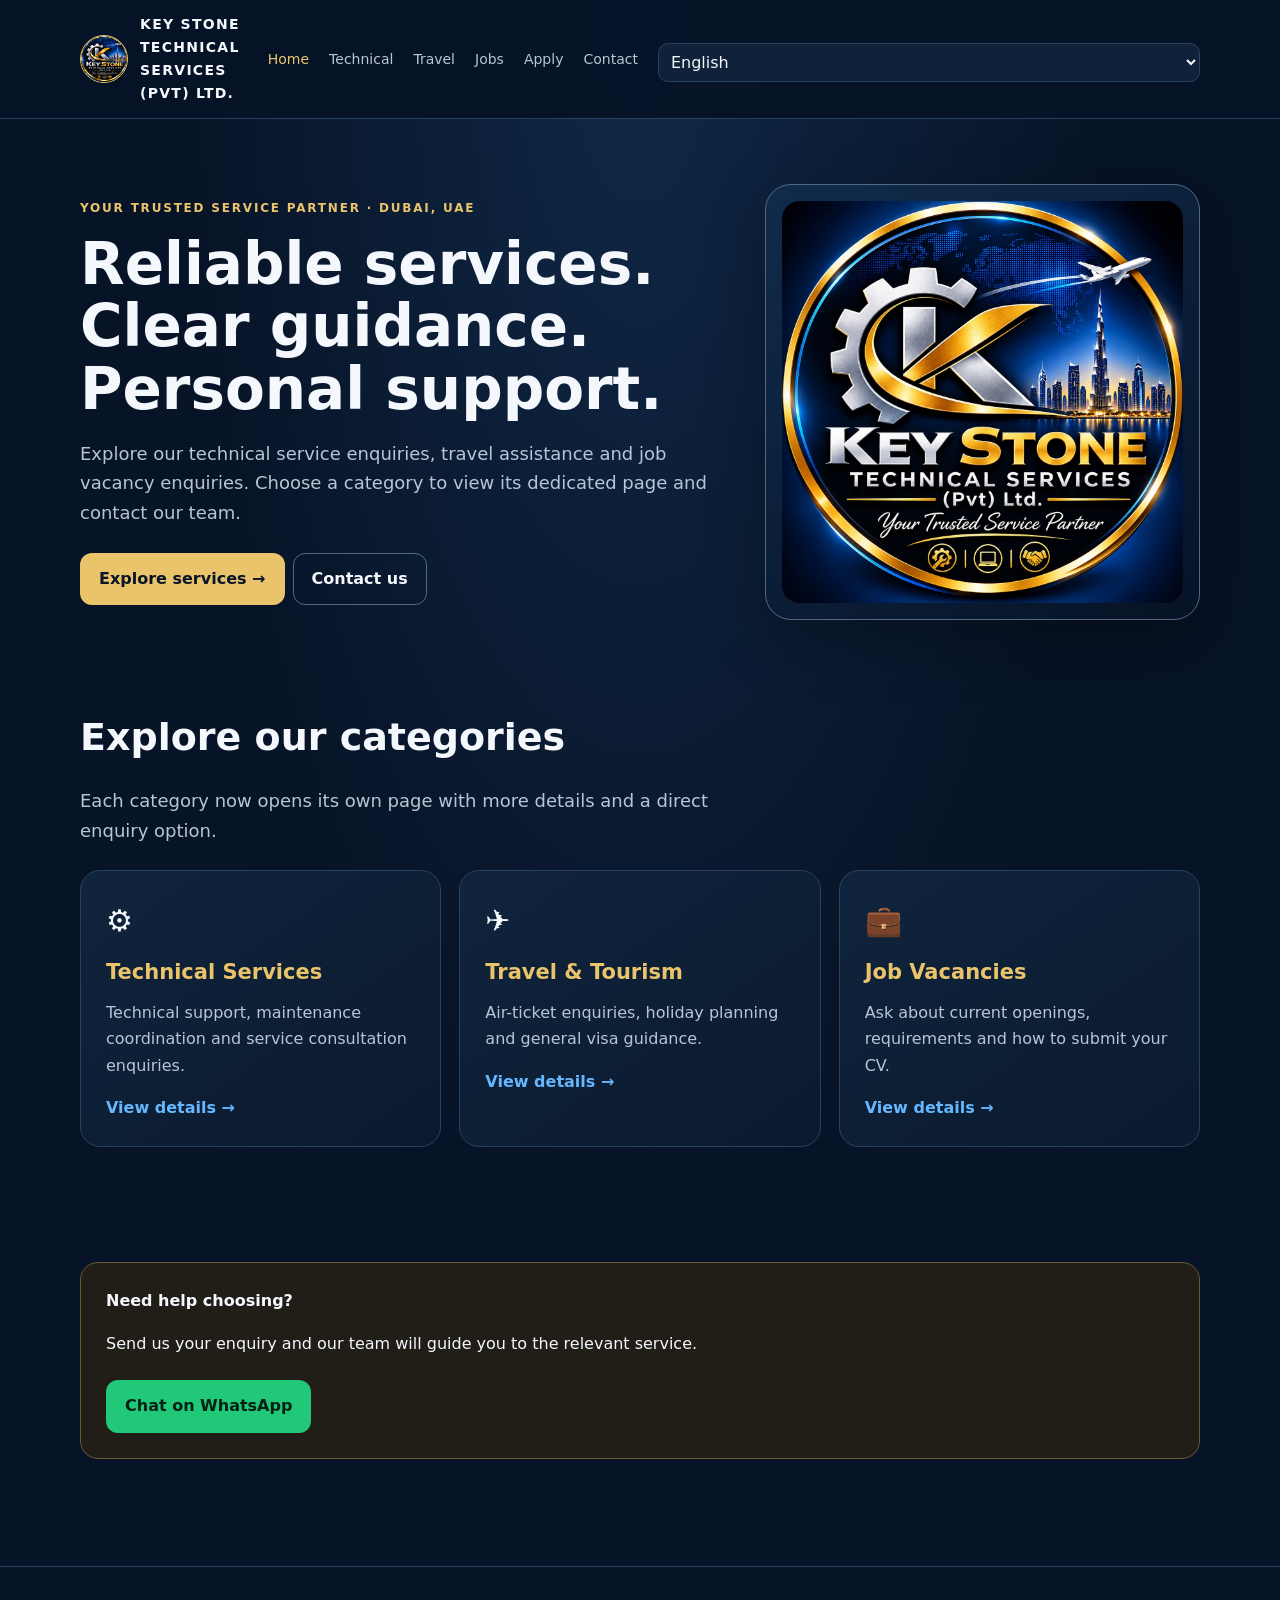
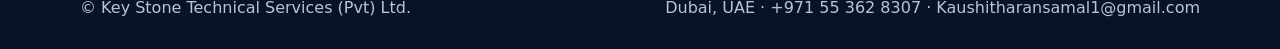
==== commit 04339b54: "Add files via upload" ====
--- a/index.html
+++ b/index.html
@@ -1,32 +1 @@
-<!doctype html>
-<html lang="en">
-<head>
-<meta charset="utf-8"><meta name="viewport" content="width=device-width,initial-scale=1">
-<title>Key Stone Technical Services (Pvt) Ltd.</title>
-<meta name="description" content="Key Stone Technical Services, travel assistance and job vacancy enquiries in the UAE.">
-<style>
-:root{--navy:#071326;--panel:#0e2038;--panel2:#102744;--gold:#e8c56b;--text:#f5f7fb;--muted:#c1ccda;--line:#29415e;--green:#18c878}
-*{box-sizing:border-box}html{scroll-behavior:smooth}body{margin:0;background:linear-gradient(150deg,#061022,#0b1b31 60%,#061022);color:var(--text);font:16px/1.6 system-ui,-apple-system,Arial,sans-serif}
-a{color:inherit;text-decoration:none}.wrap{max-width:1100px;margin:auto;padding:0 20px}.top{position:sticky;top:0;z-index:10;background:#071326ed;border-bottom:1px solid var(--line);backdrop-filter:blur(12px)}.nav{min-height:86px;display:flex;align-items:center;justify-content:space-between;gap:16px}.brand{display:flex;align-items:center;gap:12px;font-weight:800;letter-spacing:.08em}.brand img{width:54px;height:54px;object-fit:contain;border-radius:50%}.brand small{display:block;color:var(--gold);font-size:11px;letter-spacing:.14em}.navlinks{display:flex;gap:18px;align-items:center;flex-wrap:wrap;font-size:14px;color:var(--muted)}.navlinks a:hover{color:var(--gold)}.lang{background:#0d2037;color:white;border:1px solid #48607a;border-radius:10px;padding:9px}
-.hero{padding:66px 0 38px;display:grid;grid-template-columns:1.2fr .8fr;gap:30px;align-items:center}.eyebrow{color:var(--gold);letter-spacing:.18em;text-transform:uppercase;font-size:12px;font-weight:700}.hero h1{font-size:clamp(34px,5vw,58px);line-height:1.1;margin:14px 0}.hero p{color:var(--muted);font-size:18px;max-width:620px}.hero-logo{display:flex;justify-content:center}.hero-logo img{width:min(100%,360px);filter:drop-shadow(0 14px 35px #0008);border-radius:50%}.btn{display:inline-flex;align-items:center;justify-content:center;gap:8px;border:1px solid var(--gold);background:var(--gold);color:#091426;padding:12px 18px;border-radius:12px;font-weight:800;cursor:pointer}.btn.secondary{background:transparent;color:var(--text);border-color:var(--line)}.btn.green{background:var(--green);border-color:var(--green);color:#042016}.actions{display:flex;gap:12px;flex-wrap:wrap;margin-top:24px}
-section{padding:34px 0;scroll-margin-top:100px}.section-head{margin-bottom:20px}.section-head h2{font-size:30px;margin:0 0 5px}.section-head p{color:var(--muted);margin:0}.grid{display:grid;grid-template-columns:repeat(3,1fr);gap:16px}.card{background:linear-gradient(145deg,var(--panel2),var(--panel));border:1px solid var(--line);border-radius:18px;padding:24px;transition:.2s}.card:hover{transform:translateY(-3px);border-color:var(--gold)}.icon{font-size:30px}.card h3{margin:10px 0;color:var(--gold);font-size:21px}.card p{color:var(--muted);margin:0 0 16px}.card .btn{padding:9px 13px;font-size:14px}.service-list{display:grid;grid-template-columns:repeat(2,1fr);gap:12px}.service{padding:15px 18px;border:1px solid var(--line);background:#0c1d32;border-radius:12px;color:var(--muted)}
-.formbox{background:#0c1d32;border:1px solid var(--line);border-radius:18px;padding:24px}.formgrid{display:grid;grid-template-columns:repeat(2,1fr);gap:14px}.field{display:flex;flex-direction:column;gap:6px}.field.full{grid-column:1/-1}label{font-weight:650;color:#e8edf5;font-size:14px}input,select,textarea{width:100%;padding:12px 13px;border-radius:10px;border:1px solid #405873;background:#071326;color:white;font:inherit}textarea{min-height:105px;resize:vertical}.hint{font-size:12px;color:#aab8c9}.jobs{display:grid;gap:12px}.job{display:flex;justify-content:space-between;align-items:center;gap:15px;background:#0c1d32;border:1px solid var(--line);border-radius:13px;padding:16px 18px}.job h3{margin:0;color:var(--gold)}.job p{margin:3px 0 0;color:var(--muted);font-size:14px}.contact{display:flex;gap:12px;flex-wrap:wrap}.footer{border-top:1px solid var(--line);padding:28px 0;color:var(--muted);font-size:14px}.wa-float{position:fixed;right:18px;bottom:18px;z-index:8;box-shadow:0 8px 30px #0008}
-@media(max-width:760px){.nav{align-items:flex-start;padding-top:12px;padding-bottom:12px}.navlinks{display:none}.hero{grid-template-columns:1fr;padding-top:42px}.hero-logo{order:-1;justify-content:flex-start}.hero-logo img{width:130px}.grid{grid-template-columns:1fr}.service-list{grid-template-columns:1fr}.formgrid{grid-template-columns:1fr}.field.full{grid-column:auto}.job{align-items:flex-start;flex-direction:column}.brand{font-size:13px}.brand img{width:44px;height:44px}}
-</style>
-</head>
-<body>
-<header class="top"><div class="wrap nav"><a class="brand" href="#home"><img src="logo.jpeg" alt="Key Stone logo"><span>KEY STONE<small>TECHNICAL SERVICES (PVT) LTD.</small></span></a><nav class="navlinks"><a href="#services">Services</a><a href="#travel">Travel</a><a href="#jobs">Jobs</a><a href="#apply">Apply</a><a href="#contact">Contact</a></nav><select class="lang" aria-label="Language" onchange="changeLang(this.value)"><option value="en">English</option><option value="si">සිංහල</option><option value="ar">العربية</option></select></div></header>
-<main>
-<div class="wrap hero" id="home"><div><div class="eyebrow" data-en="Your trusted service partner" data-si="ඔබේ විශ්වාසවන්ත සේවා සහකරු" data-ar="شريككم الموثوق للخدمات">Your trusted service partner</div><h1 data-en="Reliable services. Clear guidance. Personal support." data-si="විශ්වාසදායක සේවා. පැහැදිලි මඟපෙන්වීම. පුද්ගලික සහාය." data-ar="خدمات موثوقة، إرشاد واضح، ودعم شخصي.">Reliable services. Clear guidance. Personal support.</h1><p data-en="Explore our technical services, travel assistance and job vacancy enquiries. Contact our team directly for details." data-si="අපගේ තාක්ෂණික සේවා, සංචාරක සහාය සහ රැකියා විමසීම් සඳහා අපව සම්බන්ධ කරගන්න." data-ar="اكتشفوا خدماتنا الفنية ومساعدة السفر واستفسارات الوظائف. تواصلوا معنا للتفاصيل.">Explore our technical services, travel assistance and job vacancy enquiries. Contact our team directly for details.</p><div class="actions"><a class="btn" href="#services">Explore services</a><a class="btn secondary" href="#contact">Contact us</a></div></div><div class="hero-logo"><img src="logo.jpeg" alt="Key Stone Technical Services logo"></div></div>
-<section id="services"><div class="wrap"><div class="section-head"><h2>Our Services</h2><p>Choose a section to view details and send an enquiry.</p></div><div class="grid"><article class="card"><div class="icon">⚙️</div><h3>Technical Services</h3><p>Professional technical support and service solutions tailored to your requirements.</p><a class="btn secondary" href="#technical-details">View details →</a></article><article class="card"><div class="icon">✈️</div><h3>Travel & Tourism</h3><p>Travel assistance, air-ticket enquiries, holiday planning and visa-related guidance.</p><a class="btn secondary" href="#travel">View details →</a></article><article class="card"><div class="icon">🤝</div><h3>Customer Support</h3><p>Friendly assistance and clear communication to help you find the right service.</p><a class="btn secondary" href="#contact">Contact us →</a></article></div></div></section>
-<section id="technical-details"><div class="wrap"><div class="section-head"><h2>Technical Services</h2><p>Tell us what support you need and our team can discuss the details.</p></div><div class="service-list"><div class="service">🔧 Technical service enquiries</div><div class="service">🏢 Property and facility support enquiries</div><div class="service">🛠️ Maintenance coordination enquiries</div><div class="service">📋 General service consultation</div></div><div class="actions"><a class="btn green" href="https://wa.me/971553628307?text=Hello%20Key%20Stone%2C%20I%20have%20a%20technical%20services%20enquiry.">Enquire on WhatsApp</a></div></div></section>
-<section id="travel"><div class="wrap"><div class="section-head"><h2>Travel Agency & Assistance</h2><p>Send us your travel enquiry. Services are subject to availability and applicable approvals.</p></div><div class="grid"><article class="card"><div class="icon">🛫</div><h3>Air Tickets</h3><p>Flight enquiries and travel itinerary assistance.</p></article><article class="card"><div class="icon">🧳</div><h3>Holiday Packages</h3><p>Holiday planning and destination enquiries.</p></article><article class="card"><div class="icon">🛂</div><h3>Visa Guidance</h3><p>General visa-related guidance and document checklist enquiries. Approval is determined by relevant authorities.</p></article></div><div class="actions"><a class="btn green" href="https://wa.me/971553628307?text=Hello%20Key%20Stone%2C%20I%20have%20a%20travel%20enquiry.">Travel enquiry on WhatsApp</a></div></div></section>
-<section id="jobs"><div class="wrap"><div class="section-head"><h2>Job Vacancies</h2><p>Ask us about current openings, eligibility and application requirements.</p></div><div class="jobs"><div class="job"><div><h3>Current Vacancies</h3><p>Availability, location, salary and requirements may vary by employer.</p></div><a class="btn secondary" href="#apply">Apply / Enquire</a></div><div class="job"><div><h3>Submit Your CV</h3><p>Complete the application enquiry form below and contact us on WhatsApp.</p></div><a class="btn secondary" href="#apply">Submit details</a></div></div></div></section>
-<section id="apply"><div class="wrap"><div class="section-head"><h2>Customer / Job Application Enquiry</h2><p>Fill in your details. The form prepares a WhatsApp message for our team.</p></div><form class="formbox" id="enquiryForm"><div class="formgrid"><div class="field"><label for="fullname">Full name *</label><input id="fullname" required autocomplete="name" placeholder="Your full name"></div><div class="field"><label for="phone">Phone / WhatsApp *</label><input id="phone" required type="tel" placeholder="Country code + number"></div><div class="field"><label for="email">Email</label><input id="email" type="email" placeholder="name@example.com"></div><div class="field"><label for="type">Enquiry type *</label><select id="type" required><option value="">Select</option><option>Technical Services</option><option>Travel / Air Ticket</option><option>Visa Guidance</option><option>Job Application</option><option>Other</option></select></div><div class="field full"><label for="details">Details *</label><textarea id="details" required placeholder="Write your enquiry or job role here"></textarea></div><div class="field full"><label for="docs">Choose documents (optional)</label><input id="docs" type="file" multiple accept=".pdf,.jpg,.jpeg,.png,.doc,.docx"><span class="hint">This static website cannot securely upload or store files. After WhatsApp opens, please attach your selected documents in the chat. Do not upload sensitive documents unless requested through a verified channel.</span></div><div class="field full"><button class="btn green" type="submit">Send enquiry via WhatsApp</button></div></div></form></div></section>
-<section id="contact"><div class="wrap"><div class="section-head"><h2>Contact Us</h2><p>We’re happy to help with your enquiry.</p></div><div class="contact"><a class="btn green" href="https://wa.me/971553628307">WhatsApp: +971 55 362 8307</a><a class="btn secondary" href="mailto:Kaushitharansamal1@gmail.com">Email us</a></div><p class="hint" style="margin-top:16px">Dubai, UAE · Key Stone Technical Services (Pvt) Ltd.</p></div></section>
-</main><footer class="footer"><div class="wrap">© <span id="year"></span> Key Stone Technical Services (Pvt) Ltd. · All rights reserved.</div></footer><a class="btn green wa-float" href="https://wa.me/971553628307" aria-label="Chat on WhatsApp">☏ WhatsApp</a>
-<script>
-function changeLang(lang){document.documentElement.lang=lang;document.querySelectorAll('[data-'+lang+']').forEach(el=>el.textContent=el.getAttribute('data-'+lang));}
-document.getElementById('year').textContent=new Date().getFullYear();
-document.getElementById('enquiryForm').addEventListener('submit',function(e){e.preventDefault();const name=document.getElementById('fullname').value.trim(),phone=document.getElementById('phone').value.trim(),email=document.getElementById('email').value.trim(),type=document.getElementById('type').value,details=document.getElementById('details').value.trim(),files=[...document.getElementById('docs').files].map(f=>f.name).join(', ');let msg=`Hello Key Stone Technical Services,%0A%0AEnquiry: ${encodeURIComponent(type)}%0AName: ${encodeURIComponent(name)}%0APhone: ${encodeURIComponent(phone)}%0AEmail: ${encodeURIComponent(email||'Not provided')}%0ADetails: ${encodeURIComponent(details)}%0ASelected documents: ${encodeURIComponent(files||'None')}`;window.open('https://wa.me/971553628307?text='+msg,'_blank');});
-</script></body></html>
+<!doctype html><html lang="en"><head><meta charset="utf-8"><meta name="viewport" content="width=device-width,initial-scale=1"><title>Key Stone Technical Services (Pvt) Ltd. | Dubai</title><meta name="description" content="Explore Key Stone technical service enquiries, travel assistance and job vacancy enquiries in Dubai."><link rel="stylesheet" href="style.css"></head><body><header class="topbar"><div class="wrap nav"><a class="brand" href="index.html"><img src="logo.jpeg" alt="Key Stone logo"><span>KEY STONE<br>TECHNICAL SERVICES (PVT) LTD.</span></a><nav class="links"><a class="active" href="index.html">Home</a><a href="technical.html">Technical</a><a href="travel.html">Travel</a><a href="jobs.html">Jobs</a><a href="apply.html">Apply</a><a href="contact.html">Contact</a></nav><select class="lang" aria-label="Language" onchange="setLang(this)"><option value="en">English</option><option value="si">සිංහල</option><option value="ar">العربية</option></select></div></header><main><section class="wrap hero"><div><div class="eyebrow">Your trusted service partner · Dubai, UAE</div><h1 data-en="Reliable services. Clear guidance. Personal support." data-si="විශ්වාසදායක සේවා. පැහැදිලි මඟපෙන්වීම. පුද්ගලික සහාය." data-ar="خدمات موثوقة، إرشاد واضح، ودعم شخصي.">Reliable services. Clear guidance. Personal support.</h1><p>Explore our technical service enquiries, travel assistance and job vacancy enquiries. Choose a category to view its dedicated page and contact our team.</p><a class="btn" href="technical.html">Explore services →</a><a class="btn secondary" href="contact.html">Contact us</a></div><div class="hero-art"><img src="logo.jpeg" alt="Key Stone Technical Services emblem"></div></section><section class="wrap section"><h2>Explore our categories</h2><p class="intro">Each category now opens its own page with more details and a direct enquiry option.</p><div class="grid"><a class="card" href="technical.html"><div class="icon">⚙️</div><h3>Technical Services</h3><p>Technical support, maintenance coordination and service consultation enquiries.</p><span class="more">View details →</span></a><a class="card" href="travel.html"><div class="icon">✈️</div><h3>Travel & Tourism</h3><p>Air-ticket enquiries, holiday planning and general visa guidance.</p><span class="more">View details →</span></a><a class="card" href="jobs.html"><div class="icon">💼</div><h3>Job Vacancies</h3><p>Ask about current openings, requirements and how to submit your CV.</p><span class="more">View details →</span></a></div></section><section class="wrap section"><div class="banner"><strong>Need help choosing?</strong><p>Send us your enquiry and our team will guide you to the relevant service.</p><a class="btn green" href="https://wa.me/971553628307" target="_blank" rel="noopener">Chat on WhatsApp</a></div></section></main><footer class="footer"><div class="wrap footerinner"><span>© Key Stone Technical Services (Pvt) Ltd.</span><span>Dubai, UAE · +971 55 362 8307 · Kaushitharansamal1@gmail.com</span></div></footer><script src="script.js"></script></body></html>
--- a/style.css
+++ b/style.css
@@ -0,0 +1 @@
+:root{--navy:#071326;--panel:#0e2039;--panel2:#122943;--gold:#e9c46a;--blue:#65b7ff;--text:#f4f7fb;--muted:#b8c5d6;--line:#29415e;--green:#20c878}*{box-sizing:border-box}html{scroll-behavior:smooth}body{margin:0;background:radial-gradient(ellipse at top,#102847 0,#071326 52%);color:var(--text);font:16px/1.65 system-ui,-apple-system,BlinkMacSystemFont,"Segoe UI",sans-serif}a{color:inherit;text-decoration:none}.wrap{width:min(1120px,92%);margin:auto}.topbar{position:sticky;top:0;z-index:5;background:#071326ed;border-bottom:1px solid var(--line);backdrop-filter:blur(12px)}.nav{display:flex;align-items:center;justify-content:space-between;gap:20px;padding:13px 0}.brand{display:flex;align-items:center;gap:12px;font-weight:800;letter-spacing:.08em}.brand img{width:48px;height:48px;object-fit:cover;border-radius:50%;border:1px solid var(--gold)}.brand span{font-size:14px}.links{display:flex;gap:20px;align-items:center;color:var(--muted);font-size:14px}.links a:hover,.links a.active{color:var(--gold)}.lang{background:#10213a;color:var(--text);border:1px solid var(--line);border-radius:10px;padding:8px}.hero{padding:65px 0 48px;display:grid;grid-template-columns:1.2fr .8fr;gap:32px;align-items:center}.eyebrow{color:var(--gold);font-weight:700;letter-spacing:.15em;text-transform:uppercase;font-size:12px}.hero h1{font-size:clamp(34px,5vw,58px);line-height:1.08;margin:14px 0}.hero p,.intro{color:var(--muted);font-size:18px;max-width:680px}.hero-art{border:1px solid #536783;border-radius:26px;padding:16px;background:linear-gradient(145deg,#102b4b,#071326);box-shadow:0 20px 60px #0004}.hero-art img{width:100%;display:block;border-radius:18px}.btn{display:inline-flex;align-items:center;justify-content:center;gap:8px;padding:12px 18px;border-radius:12px;background:var(--gold);color:#091426;font-weight:800;border:1px solid transparent;margin:7px 8px 0 0}.btn.secondary{background:transparent;color:var(--text);border-color:#536783}.btn.green{background:var(--green);color:#032215}.section{padding:38px 0 52px}.section h2{font-size:clamp(26px,3vw,38px);margin:0 0 8px}.grid{display:grid;grid-template-columns:repeat(3,1fr);gap:18px;margin-top:24px}.card{background:linear-gradient(145deg,#10243d,#0b1a2e);border:1px solid var(--line);border-radius:20px;padding:25px;transition:.2s}.card:hover{transform:translateY(-3px);border-color:var(--gold)}.icon{font-size:30px}.card h3{margin:10px 0;color:var(--gold);font-size:21px}.card p{color:var(--muted);margin:0 0 16px}.card .more{color:var(--blue);font-weight:700}.feature{display:grid;grid-template-columns:1fr 1fr;gap:20px;margin-top:24px}.featurebox{background:var(--panel);border:1px solid var(--line);border-radius:18px;padding:24px}.featurebox h3{color:var(--gold);margin-top:0}.list{padding-left:20px;color:var(--muted)}.list li{margin:8px 0}.banner{padding:25px;border:1px solid #6a5a32;background:#211e18;border-radius:18px;margin:25px 0}.pagehead{padding:54px 0 24px}.pagehead h1{font-size:clamp(32px,4vw,48px);margin:8px 0}.pagehead p{color:var(--muted);max-width:750px;font-size:18px}.formbox{max-width:760px;background:var(--panel);border:1px solid var(--line);border-radius:20px;padding:25px;margin:24px 0}.formgrid{display:grid;grid-template-columns:1fr 1fr;gap:15px}label{display:block;font-weight:650;color:#dce6f2;font-size:14px}input,select,textarea{width:100%;margin-top:6px;background:#071326;color:var(--text);border:1px solid #38516d;border-radius:10px;padding:12px;font:inherit}textarea{min-height:120px;resize:vertical}.full{grid-column:1/-1}.notice{color:#aebed0;font-size:13px}.footer{border-top:1px solid var(--line);padding:28px 0;color:var(--muted);margin-top:30px}.footerinner{display:flex;justify-content:space-between;gap:18px;flex-wrap:wrap}.mobilemenu{display:none}@media(max-width:760px){.nav{flex-wrap:wrap}.links{width:100%;justify-content:space-between;gap:8px;font-size:12px}.hero{grid-template-columns:1fr;padding-top:38px}.hero-art{max-width:420px}.grid{grid-template-columns:1fr}.feature{grid-template-columns:1fr}.formgrid{grid-template-columns:1fr}.brand span{max-width:210px}.section{padding:28px 0}.pagehead{padding-top:35px}}
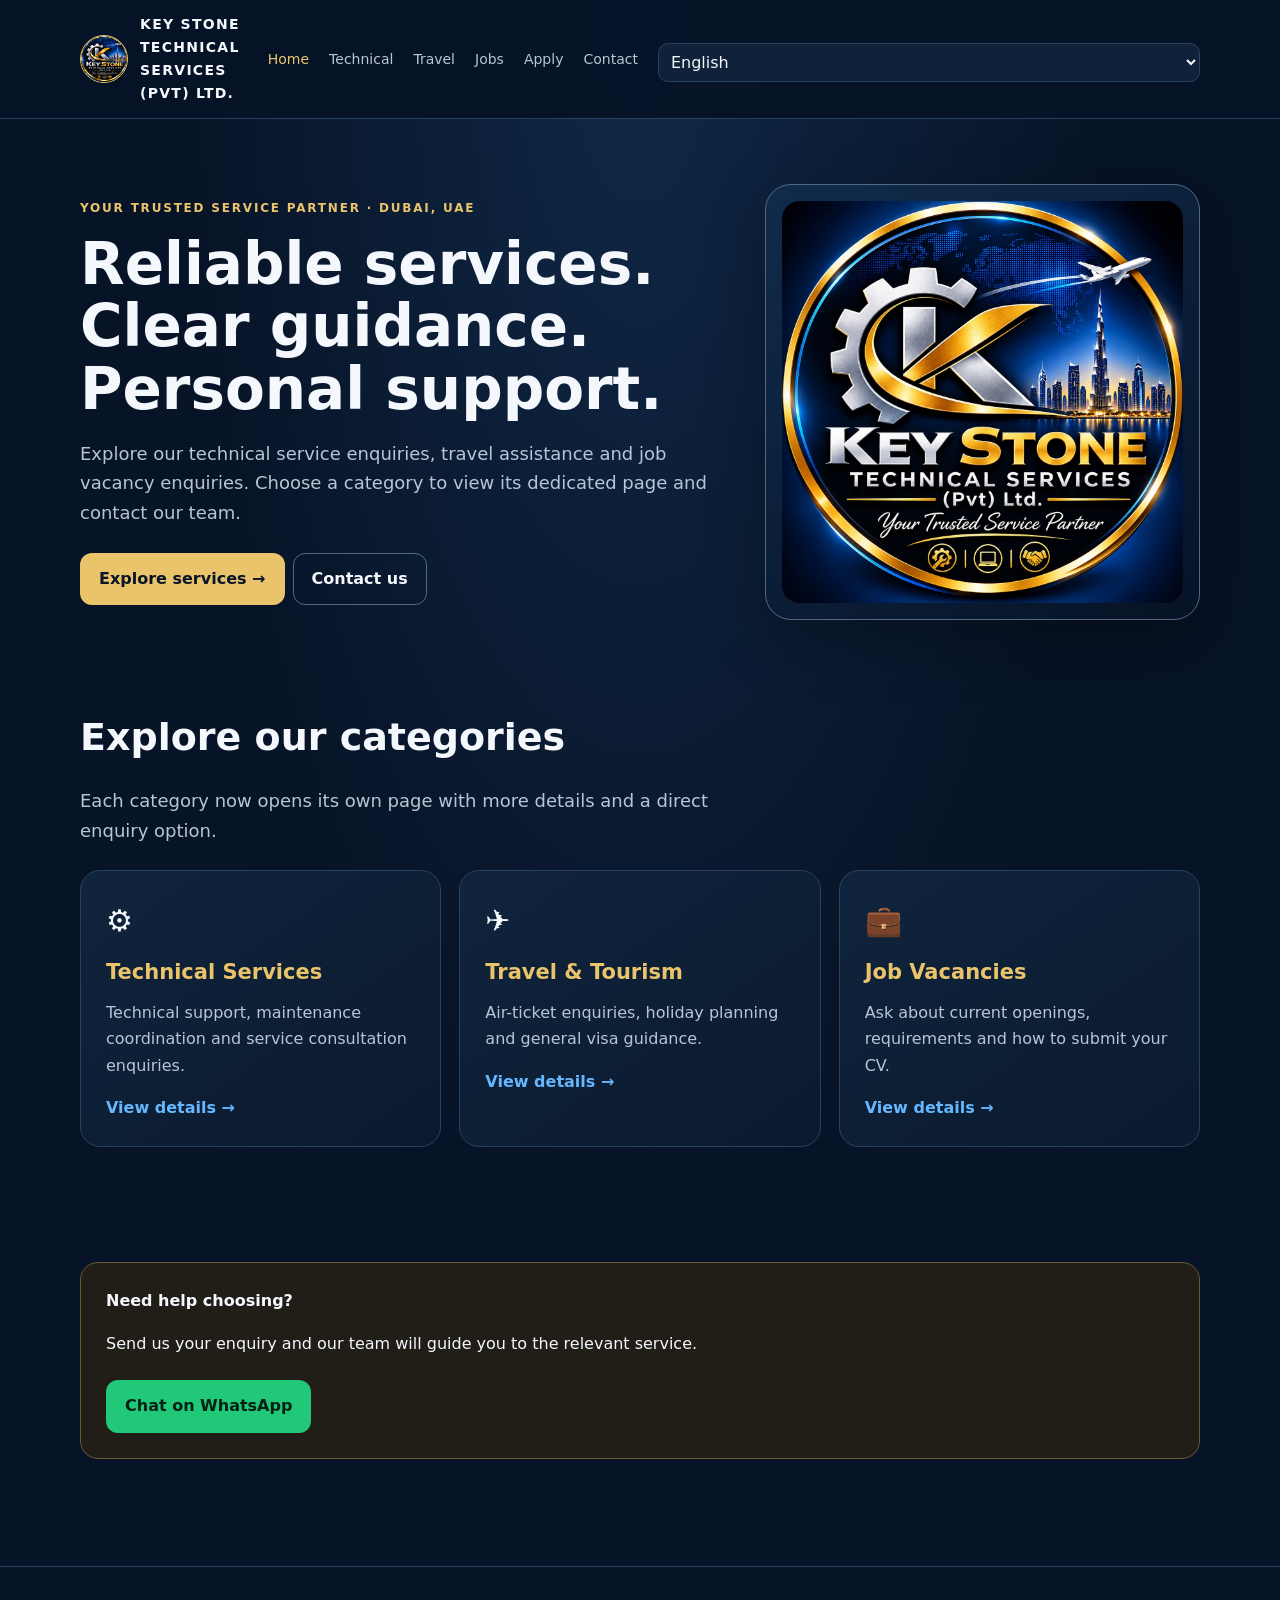
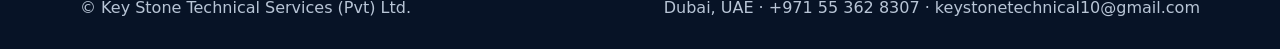
==== commit 90ece23a: "Add files via upload" ====
--- a/index.html
+++ b/index.html
@@ -1 +1 @@
-<!doctype html><html lang="en"><head><meta charset="utf-8"><meta name="viewport" content="width=device-width,initial-scale=1"><title>Key Stone Technical Services (Pvt) Ltd. | Dubai</title><meta name="description" content="Explore Key Stone technical service enquiries, travel assistance and job vacancy enquiries in Dubai."><link rel="stylesheet" href="style.css"></head><body><header class="topbar"><div class="wrap nav"><a class="brand" href="index.html"><img src="logo.jpeg" alt="Key Stone logo"><span>KEY STONE<br>TECHNICAL SERVICES (PVT) LTD.</span></a><nav class="links"><a class="active" href="index.html">Home</a><a href="technical.html">Technical</a><a href="travel.html">Travel</a><a href="jobs.html">Jobs</a><a href="apply.html">Apply</a><a href="contact.html">Contact</a></nav><select class="lang" aria-label="Language" onchange="setLang(this)"><option value="en">English</option><option value="si">සිංහල</option><option value="ar">العربية</option></select></div></header><main><section class="wrap hero"><div><div class="eyebrow">Your trusted service partner · Dubai, UAE</div><h1 data-en="Reliable services. Clear guidance. Personal support." data-si="විශ්වාසදායක සේවා. පැහැදිලි මඟපෙන්වීම. පුද්ගලික සහාය." data-ar="خدمات موثوقة، إرشاد واضح، ودعم شخصي.">Reliable services. Clear guidance. Personal support.</h1><p>Explore our technical service enquiries, travel assistance and job vacancy enquiries. Choose a category to view its dedicated page and contact our team.</p><a class="btn" href="technical.html">Explore services →</a><a class="btn secondary" href="contact.html">Contact us</a></div><div class="hero-art"><img src="logo.jpeg" alt="Key Stone Technical Services emblem"></div></section><section class="wrap section"><h2>Explore our categories</h2><p class="intro">Each category now opens its own page with more details and a direct enquiry option.</p><div class="grid"><a class="card" href="technical.html"><div class="icon">⚙️</div><h3>Technical Services</h3><p>Technical support, maintenance coordination and service consultation enquiries.</p><span class="more">View details →</span></a><a class="card" href="travel.html"><div class="icon">✈️</div><h3>Travel & Tourism</h3><p>Air-ticket enquiries, holiday planning and general visa guidance.</p><span class="more">View details →</span></a><a class="card" href="jobs.html"><div class="icon">💼</div><h3>Job Vacancies</h3><p>Ask about current openings, requirements and how to submit your CV.</p><span class="more">View details →</span></a></div></section><section class="wrap section"><div class="banner"><strong>Need help choosing?</strong><p>Send us your enquiry and our team will guide you to the relevant service.</p><a class="btn green" href="https://wa.me/971553628307" target="_blank" rel="noopener">Chat on WhatsApp</a></div></section></main><footer class="footer"><div class="wrap footerinner"><span>© Key Stone Technical Services (Pvt) Ltd.</span><span>Dubai, UAE · +971 55 362 8307 · Kaushitharansamal1@gmail.com</span></div></footer><script src="script.js"></script></body></html>
+<!doctype html><html lang="en"><head><meta charset="utf-8"><meta name="viewport" content="width=device-width,initial-scale=1"><title>Key Stone Technical Services (Pvt) Ltd. | Dubai</title><meta name="description" content="Explore Key Stone technical service enquiries, travel assistance and job vacancy enquiries in Dubai."><link rel="stylesheet" href="style.css"></head><body><header class="topbar"><div class="wrap nav"><a class="brand" href="index.html"><img src="logo.jpeg" alt="Key Stone logo"><span>KEY STONE<br>TECHNICAL SERVICES (PVT) LTD.</span></a><nav class="links"><a class="active" href="index.html">Home</a><a href="technical.html">Technical</a><a href="travel.html">Travel</a><a href="jobs.html">Jobs</a><a href="apply.html">Apply</a><a href="contact.html">Contact</a></nav><select class="lang" aria-label="Language" onchange="setLang(this)"><option value="en">English</option><option value="si">සිංහල</option><option value="ar">العربية</option></select></div></header><main><section class="wrap hero"><div><div class="eyebrow">Your trusted service partner · Dubai, UAE</div><h1 data-en="Reliable services. Clear guidance. Personal support." data-si="විශ්වාසදායක සේවා. පැහැදිලි මඟපෙන්වීම. පුද්ගලික සහාය." data-ar="خدمات موثوقة، إرشاد واضح، ودعم شخصي.">Reliable services. Clear guidance. Personal support.</h1><p>Explore our technical service enquiries, travel assistance and job vacancy enquiries. Choose a category to view its dedicated page and contact our team.</p><a class="btn" href="technical.html">Explore services →</a><a class="btn secondary" href="contact.html">Contact us</a></div><div class="hero-art"><img src="logo.jpeg" alt="Key Stone Technical Services emblem"></div></section><section class="wrap section"><h2>Explore our categories</h2><p class="intro">Each category now opens its own page with more details and a direct enquiry option.</p><div class="grid"><a class="card" href="technical.html"><div class="icon">⚙️</div><h3>Technical Services</h3><p>Technical support, maintenance coordination and service consultation enquiries.</p><span class="more">View details →</span></a><a class="card" href="travel.html"><div class="icon">✈️</div><h3>Travel & Tourism</h3><p>Air-ticket enquiries, holiday planning and general visa guidance.</p><span class="more">View details →</span></a><a class="card" href="jobs.html"><div class="icon">💼</div><h3>Job Vacancies</h3><p>Ask about current openings, requirements and how to submit your CV.</p><span class="more">View details →</span></a></div></section><section class="wrap section"><div class="banner"><strong>Need help choosing?</strong><p>Send us your enquiry and our team will guide you to the relevant service.</p><a class="btn green" href="https://wa.me/971553628307" target="_blank" rel="noopener">Chat on WhatsApp</a></div></section></main><footer class="footer"><div class="wrap footerinner"><span>© Key Stone Technical Services (Pvt) Ltd.</span><span>Dubai, UAE · +971 55 362 8307 · keystonetechnical10@gmail.com</span></div></footer><script src="script.js"></script></body></html>
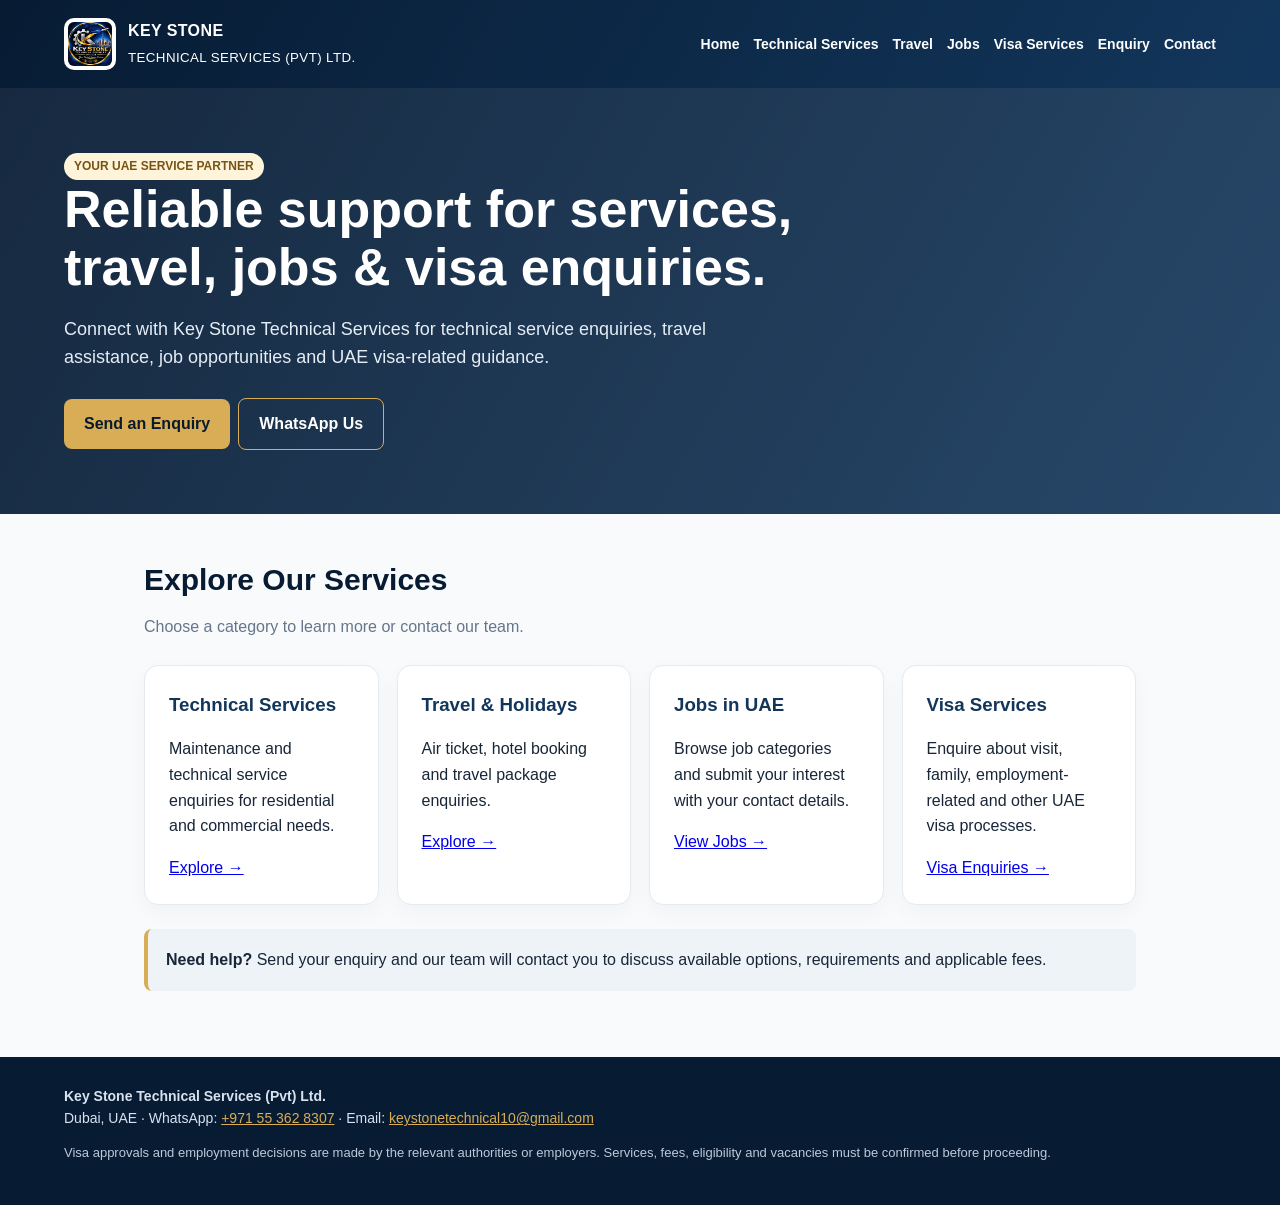
==== commit 9b4b3460: "Add files via upload" ====
--- a/index.html
+++ b/index.html
@@ -1 +1,21 @@
-<!doctype html><html lang="en"><head><meta charset="utf-8"><meta name="viewport" content="width=device-width,initial-scale=1"><title>Key Stone Technical Services (Pvt) Ltd. | Dubai</title><meta name="description" content="Explore Key Stone technical service enquiries, travel assistance and job vacancy enquiries in Dubai."><link rel="stylesheet" href="style.css"></head><body><header class="topbar"><div class="wrap nav"><a class="brand" href="index.html"><img src="logo.jpeg" alt="Key Stone logo"><span>KEY STONE<br>TECHNICAL SERVICES (PVT) LTD.</span></a><nav class="links"><a class="active" href="index.html">Home</a><a href="technical.html">Technical</a><a href="travel.html">Travel</a><a href="jobs.html">Jobs</a><a href="apply.html">Apply</a><a href="contact.html">Contact</a></nav><select class="lang" aria-label="Language" onchange="setLang(this)"><option value="en">English</option><option value="si">සිංහල</option><option value="ar">العربية</option></select></div></header><main><section class="wrap hero"><div><div class="eyebrow">Your trusted service partner · Dubai, UAE</div><h1 data-en="Reliable services. Clear guidance. Personal support." data-si="විශ්වාසදායක සේවා. පැහැදිලි මඟපෙන්වීම. පුද්ගලික සහාය." data-ar="خدمات موثوقة، إرشاد واضح، ودعم شخصي.">Reliable services. Clear guidance. Personal support.</h1><p>Explore our technical service enquiries, travel assistance and job vacancy enquiries. Choose a category to view its dedicated page and contact our team.</p><a class="btn" href="technical.html">Explore services →</a><a class="btn secondary" href="contact.html">Contact us</a></div><div class="hero-art"><img src="logo.jpeg" alt="Key Stone Technical Services emblem"></div></section><section class="wrap section"><h2>Explore our categories</h2><p class="intro">Each category now opens its own page with more details and a direct enquiry option.</p><div class="grid"><a class="card" href="technical.html"><div class="icon">⚙️</div><h3>Technical Services</h3><p>Technical support, maintenance coordination and service consultation enquiries.</p><span class="more">View details →</span></a><a class="card" href="travel.html"><div class="icon">✈️</div><h3>Travel & Tourism</h3><p>Air-ticket enquiries, holiday planning and general visa guidance.</p><span class="more">View details →</span></a><a class="card" href="jobs.html"><div class="icon">💼</div><h3>Job Vacancies</h3><p>Ask about current openings, requirements and how to submit your CV.</p><span class="more">View details →</span></a></div></section><section class="wrap section"><div class="banner"><strong>Need help choosing?</strong><p>Send us your enquiry and our team will guide you to the relevant service.</p><a class="btn green" href="https://wa.me/971553628307" target="_blank" rel="noopener">Chat on WhatsApp</a></div></section></main><footer class="footer"><div class="wrap footerinner"><span>© Key Stone Technical Services (Pvt) Ltd.</span><span>Dubai, UAE · +971 55 362 8307 · keystonetechnical10@gmail.com</span></div></footer><script src="script.js"></script></body></html>
+<!doctype html><html lang="en"><head><meta charset="utf-8"><meta name="viewport" content="width=device-width,initial-scale=1"><title>Home | Key Stone Technical Services</title><meta name="description" content="Key Stone Technical Services, travel, job and UAE visa enquiry assistance in Dubai."><style>
+:root{--navy:#071b33;--blue:#12365b;--gold:#d8ad55;--cream:#f7f4ed;--ink:#182638;--muted:#66758a}
+*{box-sizing:border-box}body{margin:0;font-family:Arial,Helvetica,sans-serif;color:var(--ink);background:#f8fafc;line-height:1.6}
+header{background:linear-gradient(120deg,var(--navy),var(--blue));color:white;padding:18px 5%;display:flex;align-items:center;justify-content:space-between;gap:18px;flex-wrap:wrap}
+.brand{display:flex;align-items:center;gap:12px;font-weight:800;letter-spacing:.4px}.brand img{width:52px;height:52px;object-fit:contain;background:white;border-radius:10px;padding:4px}
+nav{display:flex;gap:14px;flex-wrap:wrap}nav a{color:white;text-decoration:none;font-size:14px;font-weight:700}nav a:hover{color:var(--gold)}
+.hero{padding:64px 5%;background:linear-gradient(120deg,#071b33eF,#12365be8),url('') center/cover;color:white}
+.hero h1{font-size:clamp(30px,5vw,52px);line-height:1.12;margin:0 0 16px;max-width:850px}.hero p{max-width:720px;color:#e5edf6;font-size:18px}
+.btn{display:inline-block;background:var(--gold);color:#081a2d;text-decoration:none;padding:12px 20px;border-radius:8px;font-weight:800;margin:8px 8px 0 0;border:0;cursor:pointer}
+.btn.outline{background:transparent;border:1px solid #d8ad55;color:white}.wrap{max-width:1120px;margin:auto;padding:42px 5%}
+h2{color:var(--navy);font-size:30px;margin:0 0 10px}.lead{color:var(--muted);margin:0 0 26px}
+.grid{display:grid;grid-template-columns:repeat(auto-fit,minmax(230px,1fr));gap:18px}.card{background:white;padding:24px;border:1px solid #e4eaf0;border-radius:14px;box-shadow:0 8px 22px #071b3309}.card h3{margin:0 0 8px;color:var(--blue)}.tag{display:inline-block;background:#fff4d9;color:#775416;padding:4px 10px;border-radius:30px;font-size:12px;font-weight:800}
+.banner{background:#eef3f8;border-left:4px solid var(--gold);padding:18px;border-radius:8px;margin:24px 0}
+form{display:grid;gap:13px;max-width:760px}label{font-weight:700;font-size:14px}input,select,textarea{width:100%;padding:12px;border:1px solid #cbd5e1;border-radius:8px;font:inherit;background:white}textarea{min-height:110px}
+footer{background:var(--navy);color:#d9e3ef;padding:28px 5%;font-size:14px}footer a{color:var(--gold)}.small{font-size:13px;color:var(--muted)}
+@media(max-width:650px){header{align-items:flex-start}.hero{padding:48px 5%}nav{gap:10px}nav a{font-size:13px}}
+</style></head><body><header><div class="brand"><img src="logo.jpeg" alt="Key Stone logo"><span>KEY STONE<br><small style="font-weight:500">TECHNICAL SERVICES (PVT) LTD.</small></span></div><nav><a href="index.html">Home</a><a href="technical.html">Technical Services</a><a href="travel.html">Travel</a><a href="jobs.html">Jobs</a><a href="visa.html">Visa Services</a><a href="apply.html">Enquiry</a><a href="contact.html">Contact</a></nav></header><section class="hero"><span class="tag">YOUR UAE SERVICE PARTNER</span><h1>Reliable support for services, travel, jobs & visa enquiries.</h1><p>Connect with Key Stone Technical Services for technical service enquiries, travel assistance, job opportunities and UAE visa-related guidance.</p><a class="btn" href="apply.html">Send an Enquiry</a><a class="btn outline" href="https://wa.me/971553628307">WhatsApp Us</a></section><section class="wrap"><h2>Explore Our Services</h2><p class="lead">Choose a category to learn more or contact our team.</p><div class="grid">
+<div class="card"><h3>Technical Services</h3><p>Maintenance and technical service enquiries for residential and commercial needs.</p><a href="technical.html">Explore →</a></div>
+<div class="card"><h3>Travel & Holidays</h3><p>Air ticket, hotel booking and travel package enquiries.</p><a href="travel.html">Explore →</a></div>
+<div class="card"><h3>Jobs in UAE</h3><p>Browse job categories and submit your interest with your contact details.</p><a href="jobs.html">View Jobs →</a></div>
+<div class="card"><h3>Visa Services</h3><p>Enquire about visit, family, employment-related and other UAE visa processes.</p><a href="visa.html">Visa Enquiries →</a></div></div><div class="banner"><strong>Need help?</strong> Send your enquiry and our team will contact you to discuss available options, requirements and applicable fees.</div></section><footer><strong>Key Stone Technical Services (Pvt) Ltd.</strong><br>Dubai, UAE · WhatsApp: <a href="https://wa.me/971553628307">+971 55 362 8307</a> · Email: <a href="mailto:keystonetechnical10@gmail.com">keystonetechnical10@gmail.com</a><p class="small" style="color:#bdc9d8">Visa approvals and employment decisions are made by the relevant authorities or employers. Services, fees, eligibility and vacancies must be confirmed before proceeding.</p></footer></body></html>
